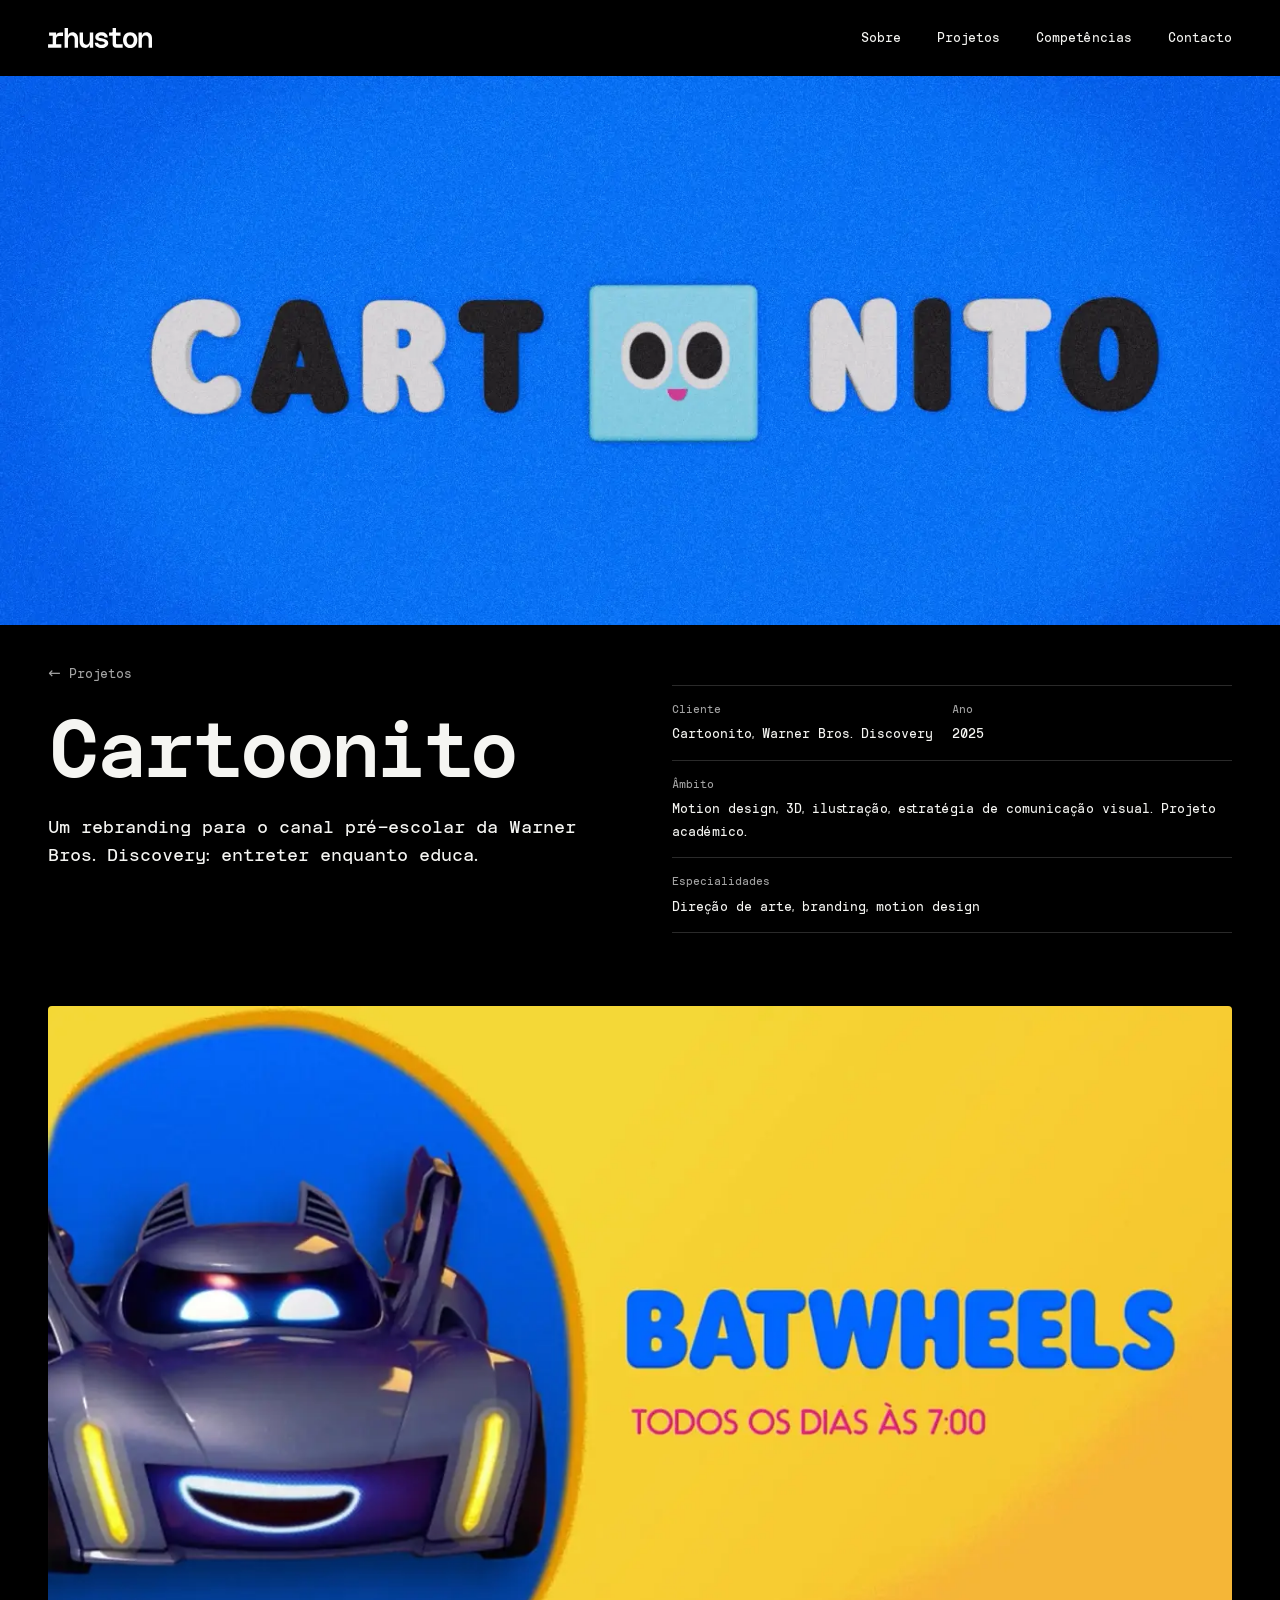
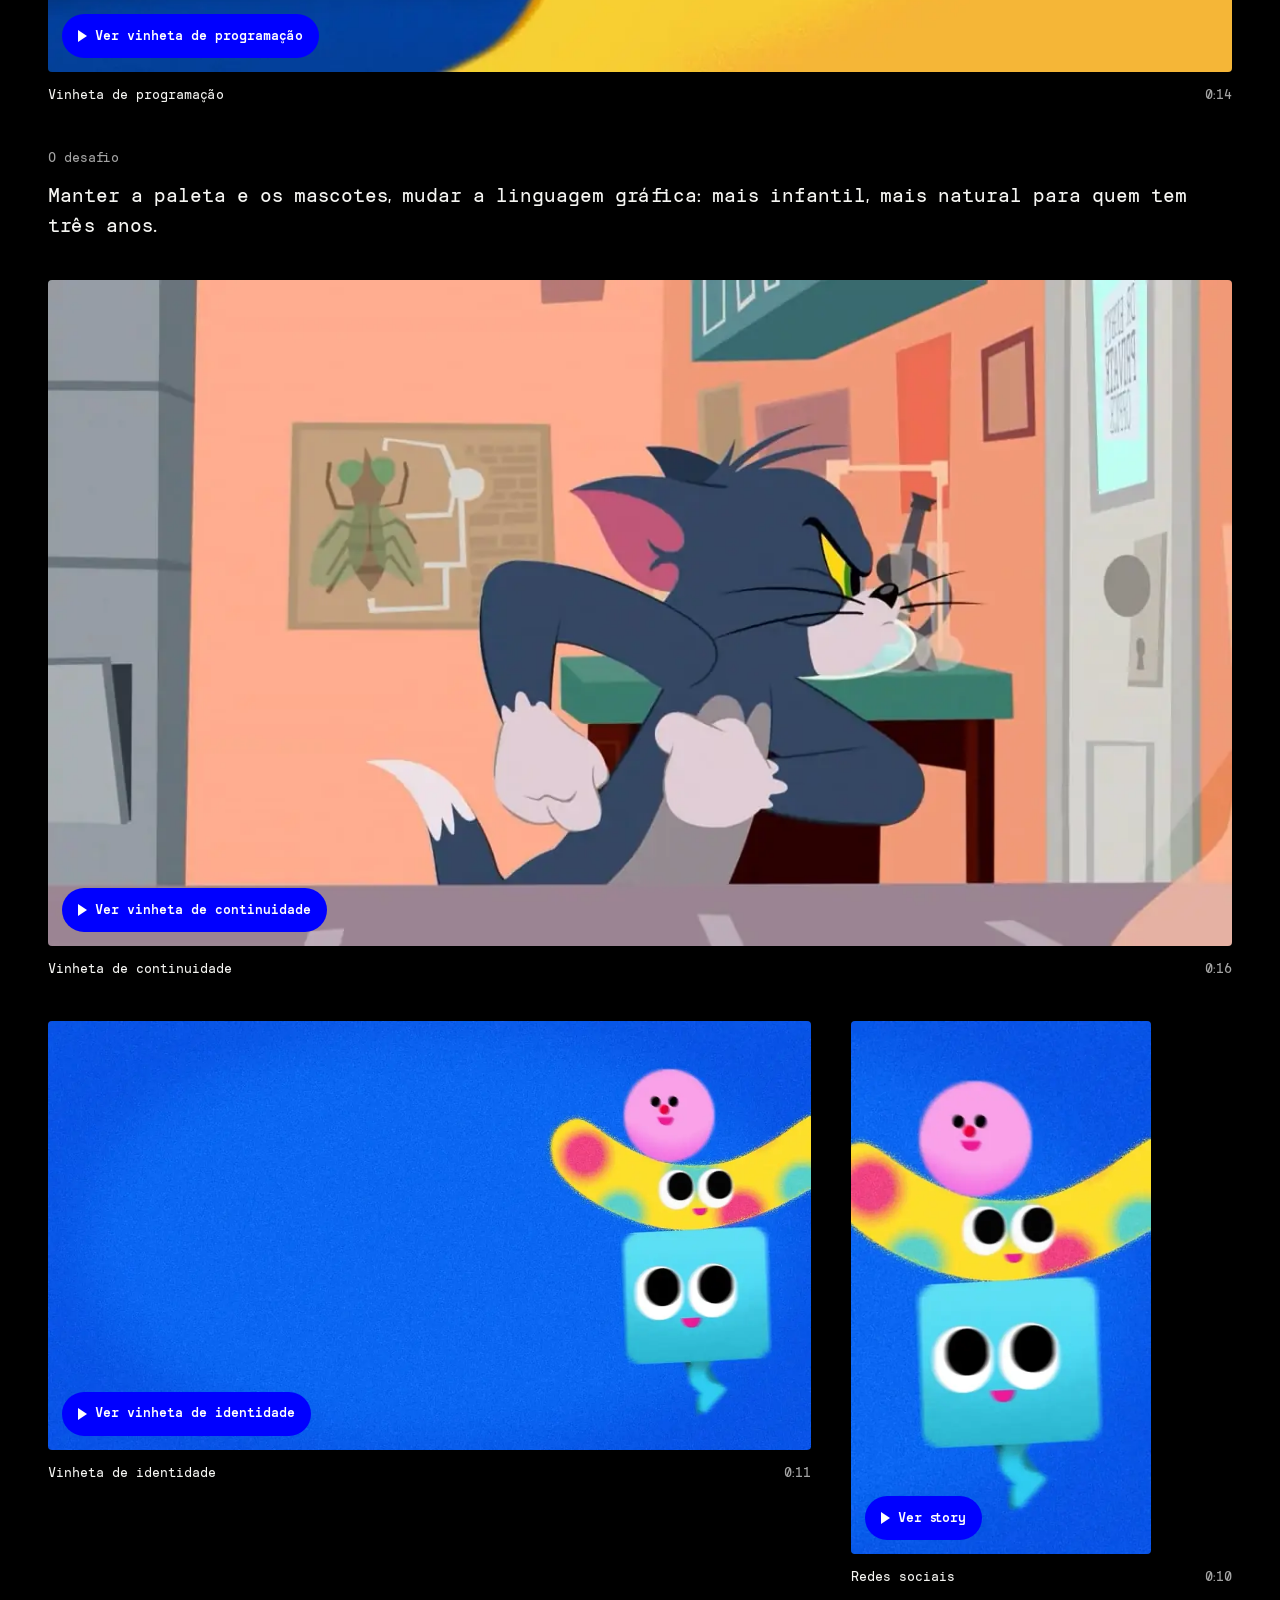
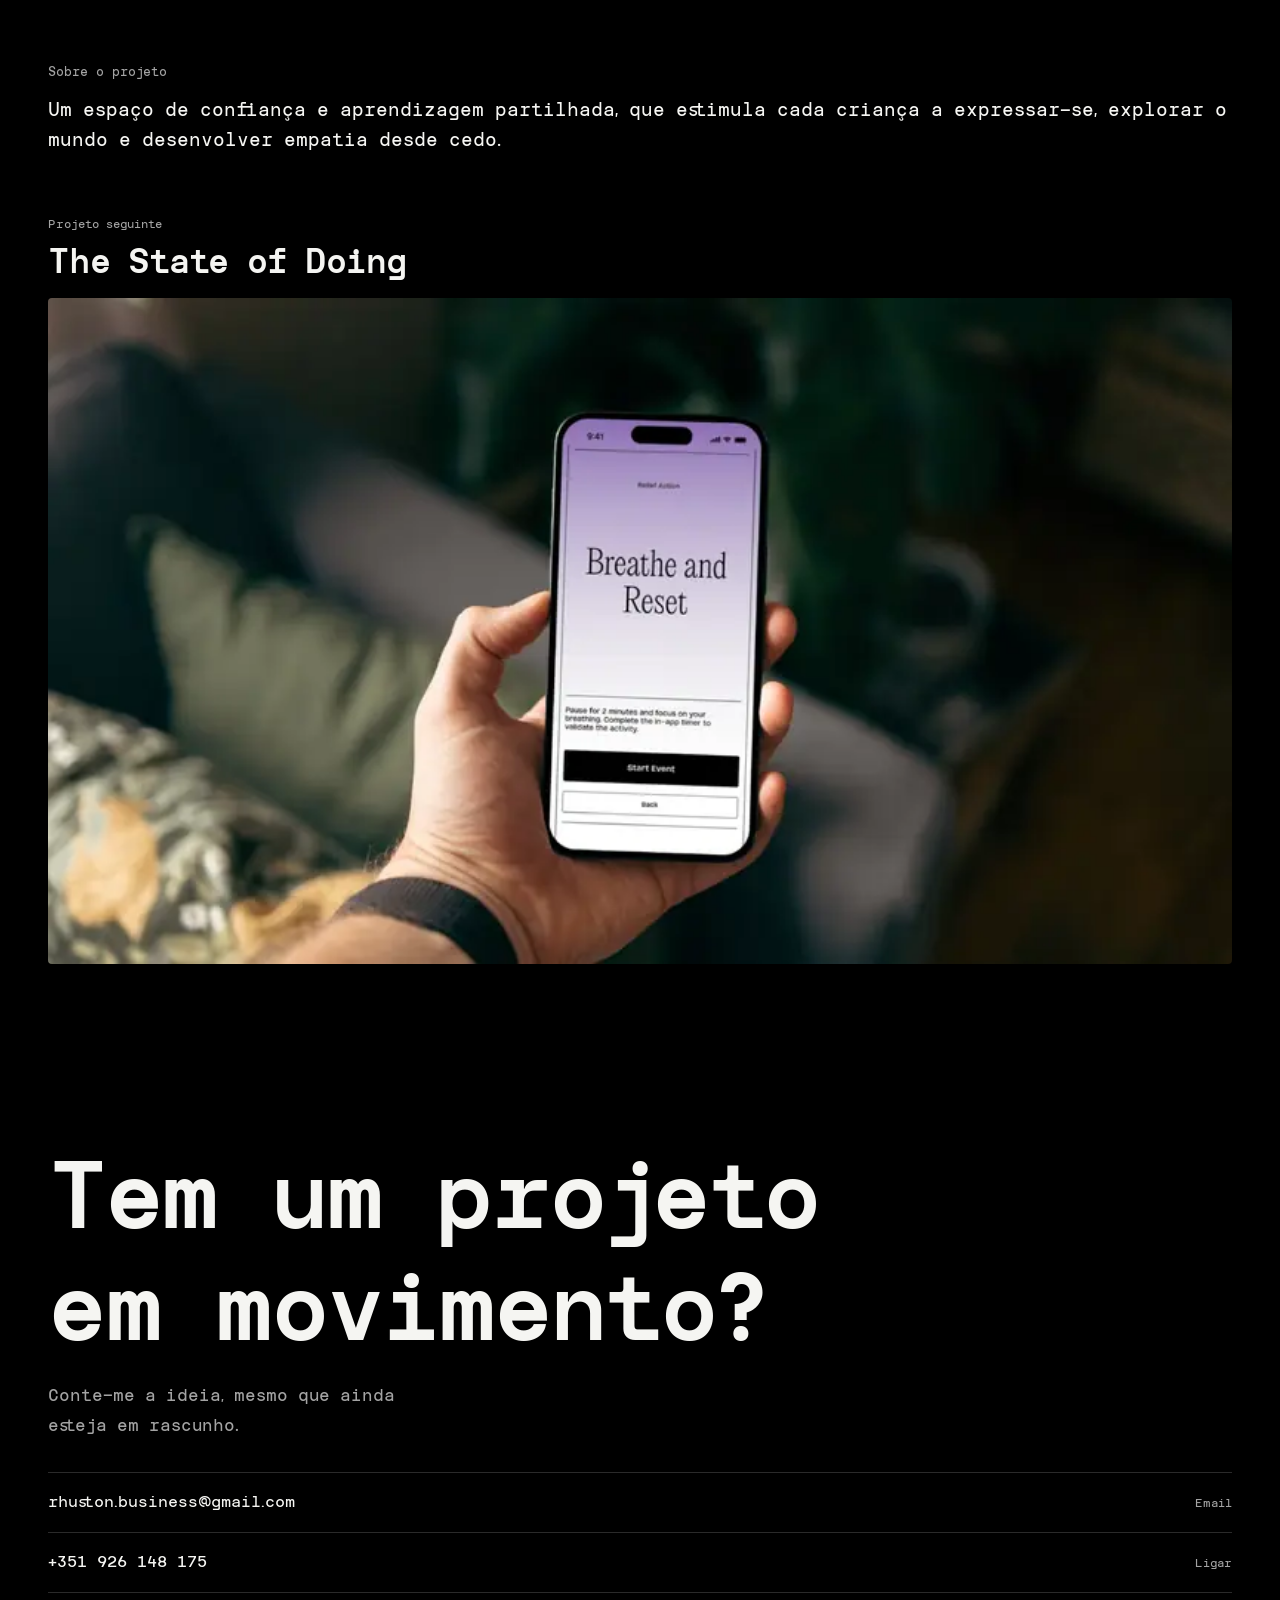
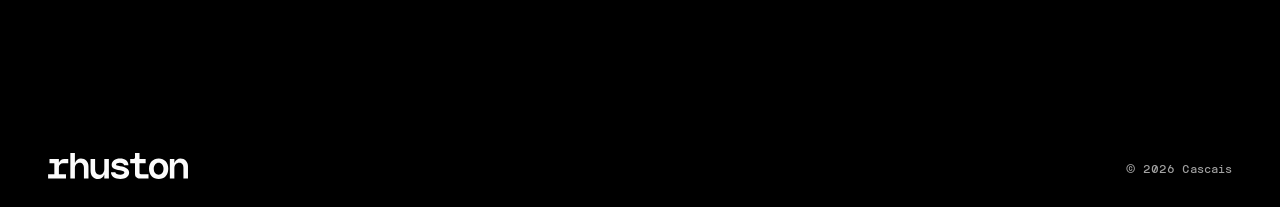
==== cartoonito.html @ 14c605ae "Publish the static portfolio for GitHub Pages. Extract the prototype at the repository root, add .no" ====
<!DOCTYPE html>
<html lang="pt-PT">
<head>
<meta charset="UTF-8">
<meta name="viewport" content="width=device-width, initial-scale=1, viewport-fit=cover">
<title>Cartoonito, rebranding em motion — Israel Rhuston</title>
<meta name="description" content="Proposta de rebranding do canal infantil Cartoonito (Warner Bros. Discovery): vinhetas de programação, continuidade, identidade e redes sociais.">
<meta name="theme-color" content="#000000">
<link rel="canonical" href="https://israelrhuston.design-etic.pt/cartoonito.html">
<meta property="og:type" content="article">
<meta property="og:locale" content="pt_PT">
<meta property="og:title" content="Cartoonito, rebranding em motion — Israel Rhuston">
<meta property="og:description" content="Vinhetas e sistema de motion para um canal pré-escolar.">
<meta property="og:url" content="https://israelrhuston.design-etic.pt/cartoonito.html">
<meta property="og:image" content="https://israelrhuston.design-etic.pt/assets/img/cartoonito-programacao-1280.webp">
<meta name="twitter:card" content="summary_large_image">
<link rel="icon" href="assets/svg/favicon.svg" type="image/svg+xml">
<link rel="apple-touch-icon" href="assets/img/apple-touch-icon.png">
<link rel="preconnect" href="https://player.vimeo.com">
<link rel="preload" as="image" href="assets/img/cartoonito-logo-800.webp" media="(max-width:899px)">
<link rel="preload" href="assets/fonts/TRTINTERVAL-Medium.woff2" as="font" type="font/woff2" crossorigin>
<link rel="stylesheet" href="assets/styles.css">
</head>
<body>
<a class="skip" href="#conteudo">Saltar para o conteúdo</a>

<header class="nav">
  <a class="nav__logo" href="index.html" aria-label="Israel Rhuston, início"><img src="assets/svg/logo-white.svg" alt="" width="104" height="19"></a>
  <nav class="nav__links" aria-label="Principal">
    <a href="index.html#sobre">Sobre</a><a href="index.html#projetos">Projetos</a><a href="index.html#competencias">Competências</a><a href="#contacto">Contacto</a>
  </nav>
  <button class="menu-btn" aria-expanded="false" aria-controls="menu"><span class="menu-btn__label">Menu</span><span class="menu-btn__icon" aria-hidden="true"></span></button>
</header>

<div class="menu" id="menu">
  <nav aria-label="Menu">
    <ul class="menu__list">
      <li><a href="index.html#sobre"><small>01</small>Sobre</a></li>
      <li><a href="index.html#projetos"><small>02</small>Projetos</a></li>
      <li><a href="index.html#competencias"><small>03</small>Competências</a></li>
      <li><a href="#contacto"><small>04</small>Contacto</a></li>
    </ul>
  </nav>
  <div class="menu__foot">
    <a href="mailto:rhuston.business@gmail.com">rhuston.business@gmail.com</a>
    <a href="tel:+351926148175">+351 926 148 175</a>
  </div>
</div>

<main id="conteudo">
  <section class="case-hero">
    <picture>
      <source media="(min-width:900px)" srcset="assets/img/cartoonito-logo-wide-1600.webp">
      <img class="case-hero__img" src="assets/img/cartoonito-logo-800.webp" srcset="assets/img/cartoonito-logo-800.webp 800w, assets/img/cartoonito-logo-1600.webp 1600w" sizes="100vw" width="800" height="500" fetchpriority="high" alt="Logótipo Cartoonito redesenhado sobre azul">
    </picture>
    <div class="case-hero__body">
      <div>
        <a class="back" href="index.html#projetos">&#8592; Projetos</a>
        <h1 class="case-title">Cartoonito</h1>
        <p class="case-lede">Um rebranding para o canal pré-escolar da Warner Bros. Discovery: entreter enquanto educa.</p>
      </div>
      <dl class="meta">
        <div><dt>Cliente</dt><dd>Cartoonito, Warner Bros. Discovery</dd></div>
        <div><dt>Ano</dt><dd>2025</dd></div>
        <div class="wide"><dt>Âmbito</dt><dd>Motion design, 3D, ilustração, estratégia de comunicação visual. Projeto académico.</dd></div>
        <div class="wide"><dt>Especialidades</dt><dd>Direção de arte, branding, motion design</dd></div>
      </dl>
    </div>
  </section>

  <section class="reel" aria-label="Vinhetas">
    <figure class="film">
      <div class="player" data-vimeo="1200497699" data-title="Vinheta de programação">
        <img loading="lazy" src="assets/img/cartoonito-programacao-640.webp" srcset="assets/img/cartoonito-programacao-640.webp 640w, assets/img/cartoonito-programacao-1280.webp 1280w" sizes="(min-width:900px) 90vw, 100vw" width="640" height="360" alt="">
        <button type="button"><span>Ver vinheta de programação</span></button>
      </div>
      <figcaption><span>Vinheta de programação</span><span>0:14</span></figcaption>
    </figure>

    <div class="quote" style="padding:0">
      <h2>O desafio</h2>
      <p>Manter a paleta e os mascotes, mudar a linguagem gráfica: mais infantil, mais natural para quem tem três anos.</p>
    </div>

    <figure class="film">
      <div class="player" data-vimeo="1200497698" data-title="Vinheta de continuidade">
        <img loading="lazy" src="assets/img/cartoonito-continuidade-640.webp" srcset="assets/img/cartoonito-continuidade-640.webp 640w, assets/img/cartoonito-continuidade-1280.webp 1280w" sizes="(min-width:900px) 90vw, 100vw" width="640" height="360" alt="">
        <button type="button"><span>Ver vinheta de continuidade</span></button>
      </div>
      <figcaption><span>Vinheta de continuidade</span><span>0:16</span></figcaption>
    </figure>

    <div class="pair">
      <figure class="film">
        <div class="player" data-vimeo="1200497696" data-title="Vinheta de identidade">
          <img loading="lazy" src="assets/img/cartoonito-identidade-640.webp" srcset="assets/img/cartoonito-identidade-640.webp 640w, assets/img/cartoonito-identidade-1280.webp 1280w" sizes="(min-width:900px) 60vw, 100vw" width="640" height="360" alt="">
          <button type="button"><span>Ver vinheta de identidade</span></button>
        </div>
        <figcaption><span>Vinheta de identidade</span><span>0:11</span></figcaption>
      </figure>
      <figure class="film">
        <div class="player player--v" data-vimeo="1200497697" data-title="Story para redes sociais">
          <img loading="lazy" src="assets/img/cartoonito-story-480.webp" width="480" height="853" alt="">
          <button type="button"><span>Ver story</span></button>
        </div>
        <figcaption><span>Redes sociais</span><span>0:10</span></figcaption>
      </figure>
    </div>
  </section>

  <section class="quote" aria-label="Sobre o projeto">
    <h2>Sobre o projeto</h2>
    <p>Um espaço de confiança e aprendizagem partilhada, que estimula cada criança a expressar-se, explorar o mundo e desenvolver empatia desde cedo.</p>
  </section>

  <a class="next" href="https://israelrhuston.design-etic.pt/state-of-doing.html">
    <small>Projeto seguinte</small>
    <strong>The State of Doing</strong>
    <img loading="lazy" src="assets/img/next-state-of-doing-800.webp" width="800" height="450" alt="">
  </a>

  <section class="section contact" id="contacto">
    <h2 class="contact__big">Tem um projeto em movimento?</h2>
    <p class="contact__line">Conte-me a ideia, mesmo que ainda esteja em rascunho.</p>
    <div class="contact__links">
      <a href="mailto:rhuston.business@gmail.com"><span>rhuston.business@gmail.com</span><span>Email</span></a>
      <a href="tel:+351926148175"><span>+351 926 148 175</span><span>Ligar</span></a>
    </div>
  </section>
</main>

<footer class="footer">
  <img src="assets/svg/logo-white.svg" alt="Rhuston" width="140" height="26" loading="lazy">
  <span>© 2026 Cascais</span>
</footer>
<script src="assets/main.js" defer></script>
</body>
</html>
---- assets/styles.css ----
/* Proposta mobile-first — Israel Rhuston. Base 390px, cresce com min-width. */
@font-face{font-family:"TRT Interval";src:url(fonts/TRTINTERVAL-Regular.woff2) format("woff2");font-weight:400;font-display:swap}
@font-face{font-family:"TRT Interval";src:url(fonts/TRTINTERVAL-Medium.woff2) format("woff2");font-weight:500;font-display:swap}

:root{
  --black:#000;          /* fundo cinematográfico */
  --ink:#f5f5f2;         /* texto principal (19.6:1 sobre preto) */
  --mute:#a3a3a3;        /* texto secundário (8.3:1 sobre preto, substitui #bdbdbd sobre branco) */
  --line:#2a2a2a;
  --blue:#0000ff;        /* azul da identidade — usado como superfície, nunca como texto sobre preto */
  --blue-ink:#8c8cff;    /* azul legível sobre preto (7.0:1) para links/estado */
  --pad:20px;
  --nav-h:60px;
  --ease:cubic-bezier(.2,.7,.1,1);
  font-family:"TRT Interval",system-ui,-apple-system,"Segoe UI",sans-serif;
}
*,*::before,*::after{box-sizing:border-box}
html{scroll-behavior:smooth;-webkit-text-size-adjust:100%}
body{margin:0;background:var(--black);color:var(--ink);font-size:17px;line-height:1.5;font-weight:400;-webkit-font-smoothing:antialiased}
img,video{display:block;max-width:100%;height:auto}
a{color:inherit}
h1,h2,h3,p,ul{margin:0}
ul{padding:0;list-style:none}
:focus-visible{outline:2px solid var(--blue-ink);outline-offset:3px}
[id]{scroll-margin-top:calc(var(--nav-h) + 8px)}
.skip{position:absolute;left:-9999px;top:8px;background:var(--blue);color:#fff;padding:12px 16px;z-index:100}
.skip:focus{left:8px}
.visually-hidden{position:absolute!important;width:1px;height:1px;overflow:hidden;clip:rect(0 0 0 0);white-space:nowrap}

/* ---------- NAV ---------- */
.nav{position:fixed;inset:0 0 auto;height:var(--nav-h);z-index:50;display:flex;align-items:center;justify-content:space-between;padding:0 var(--pad);
  transition:background-color .3s var(--ease),backdrop-filter .3s;}
.nav.is-solid{background:rgba(0,0,0,.72);backdrop-filter:blur(12px);-webkit-backdrop-filter:blur(12px)}
.nav__logo{display:flex;align-items:center;min-height:44px}
.nav__logo img{width:104px;height:auto}
.nav__links{display:none}
.menu-btn{min-width:44px;min-height:44px;padding:0 4px 0 14px;display:flex;align-items:center;gap:10px;background:none;border:0;color:var(--ink);font:inherit;font-size:15px;cursor:pointer}
.menu-btn__icon{width:22px;height:10px;position:relative}
.menu-btn__icon::before,.menu-btn__icon::after{content:"";position:absolute;left:0;right:0;height:1.5px;background:currentColor;transition:transform .35s var(--ease),top .35s var(--ease)}
.menu-btn__icon::before{top:0}.menu-btn__icon::after{top:8.5px}
.menu-open .menu-btn__icon::before{top:4px;transform:rotate(45deg)}
.menu-open .menu-btn__icon::after{top:4px;transform:rotate(-45deg)}

.menu{position:fixed;inset:0;z-index:40;background:var(--blue);color:#fff;padding:calc(var(--nav-h) + 24px) var(--pad) 32px;display:flex;flex-direction:column;justify-content:space-between;
  clip-path:inset(0 0 100% 0);visibility:hidden;transition:clip-path .55s var(--ease),visibility 0s linear .55s}
.menu-open .menu{clip-path:inset(0 0 0 0);visibility:visible;transition:clip-path .55s var(--ease)}
.menu-open{overflow:hidden}
.menu-open .nav{background:transparent;backdrop-filter:none}
.menu__list a{display:flex;align-items:baseline;gap:14px;font-size:clamp(44px,13vw,64px);line-height:1.05;font-weight:500;text-decoration:none;padding:6px 0;letter-spacing:-.02em}
.menu__list small{font-size:14px;font-weight:400;opacity:.75;letter-spacing:0;min-width:22px}
.menu__foot{display:grid;gap:6px;font-size:17px}
.menu__foot a{text-decoration:none;display:inline-flex;min-height:44px;align-items:center}
.menu__social{display:flex;gap:20px}

/* ---------- HERO ---------- */
.hero{position:relative;min-height:100svh;display:flex;flex-direction:column;justify-content:flex-end;overflow:hidden;isolation:isolate}
.hero__media{position:absolute;inset:0;z-index:-2}
.hero__media video,.hero__media img{width:100%;height:72svh;object-fit:cover;filter:brightness(.82) contrast(1.05)}
.hero::after{content:"";position:absolute;inset:0;z-index:-1;
  background:linear-gradient(180deg,rgba(0,0,0,.55) 0%,rgba(0,0,0,0) 18%,rgba(0,0,0,0) 38%,rgba(0,0,0,.85) 62%,#000 74%)}
.hero__content{padding:0 var(--pad) 28px}
.hero__title{font-size:clamp(46px,14.4vw,76px);line-height:.95;font-weight:500;letter-spacing:-.035em;text-wrap:balance}
.hero__title span{display:block;animation:rise 1s var(--ease) both}
.hero__title span:nth-child(2){animation-delay:.08s}
.hero__title span:nth-child(3){animation-delay:.16s}
.hero__lede{margin-top:16px;color:var(--mute);max-width:32ch;animation:fade 1s .35s both}
.hero__actions{display:flex;gap:10px;margin-top:24px;animation:fade 1s .45s both}
.btn{display:inline-flex;align-items:center;justify-content:center;min-height:48px;padding:0 22px;border-radius:999px;font-size:16px;font-weight:500;text-decoration:none;border:1px solid transparent;transition:background-color .2s,color .2s,border-color .2s}
.btn--primary{background:var(--blue);color:#fff}
.btn--primary:active{background:#0000c8}
.btn--ghost{border-color:rgba(255,255,255,.4);color:var(--ink)}
.hero__ctrl{position:absolute;right:var(--pad);top:calc(var(--nav-h) + 8px);min-width:44px;min-height:44px;border-radius:999px;border:1px solid rgba(255,255,255,.35);background:rgba(0,0,0,.35);color:#fff;font:inherit;font-size:13px;padding:0 14px;cursor:pointer}
@keyframes rise{from{opacity:0;transform:translateY(40%)}to{opacity:1;transform:none}}
@keyframes fade{from{opacity:0}to{opacity:1}}

/* ---------- SECTIONS ---------- */
.section{padding:72px var(--pad)}
.section__head{display:flex;justify-content:space-between;align-items:baseline;margin-bottom:28px;gap:16px}
.section__title{font-size:32px;line-height:1.05;font-weight:500;letter-spacing:-.02em}
.section__aside{color:var(--mute);font-size:15px;font-variant-numeric:tabular-nums}

.about__text{font-size:24px;line-height:1.3;letter-spacing:-.01em;text-wrap:pretty}
.about__text + .about__text,.about div > .about__text{margin-top:18px;font-size:17px;line-height:1.55;color:var(--mute)}
.facts{margin-top:36px;border-top:1px solid var(--line)}
.facts li{display:grid;grid-template-columns:110px 1fr;gap:12px;padding:14px 0;border-bottom:1px solid var(--line);font-size:15px}
.facts dt,.facts .k{color:var(--mute)}

/* ---------- PROJECTS CAROUSEL ---------- */
.projects{padding-left:0;padding-right:0}
.projects .section__head{padding:0 var(--pad)}
.track{display:flex;gap:12px;overflow-x:auto;scroll-snap-type:x mandatory;scroll-padding-inline:var(--pad);padding:0 var(--pad) 8px;
  overscroll-behavior-x:contain;scrollbar-width:none;-webkit-overflow-scrolling:touch}
.track::-webkit-scrollbar{display:none}
.card{flex:0 0 80%;scroll-snap-align:start;text-decoration:none;color:inherit;display:block}
.card__img{aspect-ratio:4/5;overflow:hidden;border-radius:4px;background:#111}
.card__img img{width:100%;height:100%;object-fit:cover;transition:transform .6s var(--ease)}
.card__cap{display:flex;justify-content:space-between;gap:12px;padding-top:12px}
.card__title{font-size:19px;font-weight:500;line-height:1.2}
.card__meta{color:var(--mute);font-size:14px;text-align:right;white-space:nowrap}
.card__tag{display:inline-block;margin-top:4px;font-size:13px;color:var(--blue-ink)}
.track-ctrl{display:flex;justify-content:space-between;align-items:center;padding:20px var(--pad) 0}
.progress{flex:1;height:2px;background:var(--line);margin-right:20px;position:relative;overflow:hidden}
.progress span{position:absolute;inset:0 auto 0 0;width:14.28%;background:var(--ink);transition:transform .3s var(--ease)}
.arrows{display:flex;gap:8px}
.arrow{width:48px;height:48px;border-radius:999px;border:1px solid rgba(255,255,255,.3);background:none;color:var(--ink);font-size:20px;cursor:pointer;display:grid;place-items:center}
.arrow:disabled{opacity:.3}

/* ---------- SKILLS (tap) ---------- */
.skills__list{border-top:1px solid var(--line)}
.skill{border-bottom:1px solid var(--line)}
.skill__btn{width:100%;display:grid;grid-template-columns:36px 1fr 24px;align-items:center;gap:8px;padding:20px 0;min-height:64px;background:none;border:0;color:var(--ink);font:inherit;text-align:left;cursor:pointer}
.skill__n{color:var(--mute);font-size:14px;font-variant-numeric:tabular-nums}
.skill__name{font-size:22px;line-height:1.15;font-weight:500;letter-spacing:-.01em}
.skill__plus{width:16px;height:16px;position:relative;justify-self:end}
.skill__plus::before,.skill__plus::after{content:"";position:absolute;left:0;right:0;top:7.25px;height:1.5px;background:currentColor;transition:transform .35s var(--ease)}
.skill__plus::after{transform:rotate(90deg)}
.skill__btn[aria-expanded="true"] .skill__plus::after{transform:rotate(0)}
.skill__btn[aria-expanded="true"] .skill__n{color:var(--blue-ink)}
.skill__panel{display:grid;grid-template-rows:0fr;transition:grid-template-rows .45s var(--ease)}
.skill__panel > div{overflow:hidden}
.skill.is-open .skill__panel{grid-template-rows:1fr}
.skill__inner{padding:0 0 24px 44px;display:grid;gap:16px}
.skill__inner ul{display:flex;flex-wrap:wrap;gap:8px}
.skill__inner li{border:1px solid var(--line);border-radius:999px;padding:6px 12px;font-size:14px}
.skill__inner img{border-radius:4px;width:100%;aspect-ratio:4/3;object-fit:cover}

/* ---------- CONTACT ---------- */
.contact{padding-bottom:40px}
.contact__big{font-size:clamp(40px,12vw,72px);line-height:1;font-weight:500;letter-spacing:-.03em;text-wrap:balance}
.contact__links{margin-top:32px;display:grid;border-top:1px solid var(--line)}
.contact__links a{display:flex;justify-content:space-between;align-items:center;min-height:60px;border-bottom:1px solid var(--line);text-decoration:none;font-size:19px}
.contact__links a span:last-child{color:var(--mute);font-size:14px}
.footer{padding:40px var(--pad) 28px;display:flex;justify-content:space-between;align-items:end;gap:16px;color:var(--mute);font-size:14px}
.footer img{width:140px}

/* ---------- CASE PAGE ---------- */
.case-hero{position:relative;padding-top:var(--nav-h)}
.case-hero__img{width:100%;aspect-ratio:16/10;object-fit:cover;display:block}
.case-hero__body{padding:28px var(--pad) 0}
.back{display:inline-flex;align-items:center;min-height:44px;color:var(--mute);text-decoration:none;font-size:15px}
.case-title{font-size:clamp(52px,16vw,96px);line-height:.92;font-weight:500;letter-spacing:-.04em;margin-top:8px}
.case-lede{margin-top:20px;font-size:21px;line-height:1.35;text-wrap:pretty}
.meta{margin-top:32px;display:grid;grid-template-columns:1fr 1fr;border-top:1px solid var(--line)}
.meta div{padding:14px 0;border-bottom:1px solid var(--line);font-size:15px}
.meta div:nth-child(odd){padding-right:12px}
.meta dt{color:var(--mute);font-size:13px;margin-bottom:4px}
.meta dd{margin:0}
.meta .wide{grid-column:1/-1}
.reel{display:grid;gap:40px;padding:56px var(--pad)}
.film figcaption{display:flex;justify-content:space-between;margin-top:12px;font-size:15px}
.film figcaption span:last-child{color:var(--mute);font-variant-numeric:tabular-nums}
.film{margin:0}
.player{position:relative;aspect-ratio:16/9;background:#111;border-radius:4px;overflow:hidden}
.player--v{aspect-ratio:9/16;max-width:300px}
.player img,.player iframe{position:absolute;inset:0;width:100%;height:100%;object-fit:cover;border:0}
.player button{position:absolute;inset:0;width:100%;background:transparent;border:0;cursor:pointer;color:#fff}
.player button span{position:absolute;left:14px;bottom:14px;display:inline-flex;align-items:center;gap:8px;min-height:44px;padding:0 16px;border-radius:999px;background:var(--blue);font:500 15px/1 "TRT Interval",system-ui,sans-serif}
.player button span::before{content:"";width:0;height:0;border-left:9px solid #fff;border-top:6px solid transparent;border-bottom:6px solid transparent}
.pair{display:grid;grid-template-columns:1fr;gap:40px}
.quote{padding:16px var(--pad) 56px}
.quote h2{font-size:15px;color:var(--mute);font-weight:400;margin-bottom:12px}
.quote p{font-size:22px;line-height:1.35;text-wrap:pretty}
.next{display:block;text-decoration:none;padding:0 var(--pad) 56px}
.next small{color:var(--mute);font-size:14px}
.next strong{display:block;font-size:40px;line-height:1;font-weight:500;letter-spacing:-.03em;margin:6px 0 16px}
.next img{border-radius:4px;width:100%;aspect-ratio:16/9;object-fit:cover}

/* ---------- HOVER only where hover exists ---------- */
@media (hover:hover){
  .card:hover .card__img img{transform:scale(1.04)}
  .btn--primary:hover{background:#2626ff}
  .btn--ghost:hover{border-color:#fff}
  .contact__links a:hover span:first-child{color:var(--blue-ink)}
}

/* ---------- DESKTOP ---------- */
@media (min-width:900px){
  :root{--pad:48px;--nav-h:76px}
  .nav__links{display:flex;gap:36px;font-size:15px}
  .nav__links a{text-decoration:none;min-height:44px;display:flex;align-items:center}
  .menu-btn{display:none}
  .hero__media video,.hero__media img{height:100%}
  .hero__media video,.hero__media img{filter:brightness(.62) contrast(1.08)}
  .hero::after{background:linear-gradient(180deg,rgba(0,0,0,.55) 0%,rgba(0,0,0,0) 22%,rgba(0,0,0,.25) 50%,rgba(0,0,0,.92) 100%)}
  .hero__content{display:grid;grid-template-columns:1.4fr 1fr;align-items:end;gap:48px;padding-bottom:56px}
  .hero__title{font-size:clamp(72px,8vw,128px)}
  .hero__aside{justify-self:end;max-width:380px}
  .section{padding:120px var(--pad)}
  .about{display:grid;grid-template-columns:1fr 1fr;gap:64px}
  .about .section__head{grid-column:1/-1;margin:0}
  .about__text{font-size:34px}
  .card{flex-basis:30%}
  .skills{display:grid;grid-template-columns:1fr 2fr;gap:64px}
  .skill__inner{grid-template-columns:1fr 1fr;align-items:start}
  .contact__big{font-size:112px}
  .case-hero__img{aspect-ratio:21/9}
  .case-hero__body{display:grid;grid-template-columns:1fr 1fr;gap:64px}
  .reel{grid-template-columns:1fr}
  .pair{grid-template-columns:2fr 1fr;align-items:start}
}

/* ---------- REDUCED MOTION ---------- */
@media (prefers-reduced-motion:reduce){
  html{scroll-behavior:auto}
  *,*::before,*::after{animation:none!important;transition:none!important}
}

/* ---- v2: copy final aprovada ---- */
.about__text--single{font-size:19px;line-height:1.5;max-width:40ch}
.skill__desc{font-size:16px;line-height:1.55;color:var(--mute);max-width:44ch}
.contact__line{margin-top:16px;font-size:17px;line-height:1.5;color:var(--mute);max-width:36ch}
.contact__links a span:first-child{min-width:0;overflow-wrap:anywhere}
.contact__links a{gap:12px}
@media (min-width:900px){.about__text--single{font-size:26px;max-width:36ch}.contact__line{font-size:20px}}
/* v2 autocrítica: parágrafo longo mais arejado; nav sólida sem "sangrar" o conteúdo */
.about__text--single{font-size:18px;line-height:1.62}
.nav.is-solid{background:rgba(0,0,0,.92)}
/* v3 autocrítica: no desktop o texto de apoio fica sobre o vídeo (2.8:1 medido) → mais sombra em baixo e texto claro */
@media (min-width:900px){
  .hero::after{background:linear-gradient(180deg,rgba(0,0,0,.55) 0%,rgba(0,0,0,0) 22%,rgba(0,0,0,.35) 48%,rgba(0,0,0,.8) 72%,rgba(0,0,0,.95) 100%)}
  .hero__lede{color:var(--ink)}
}
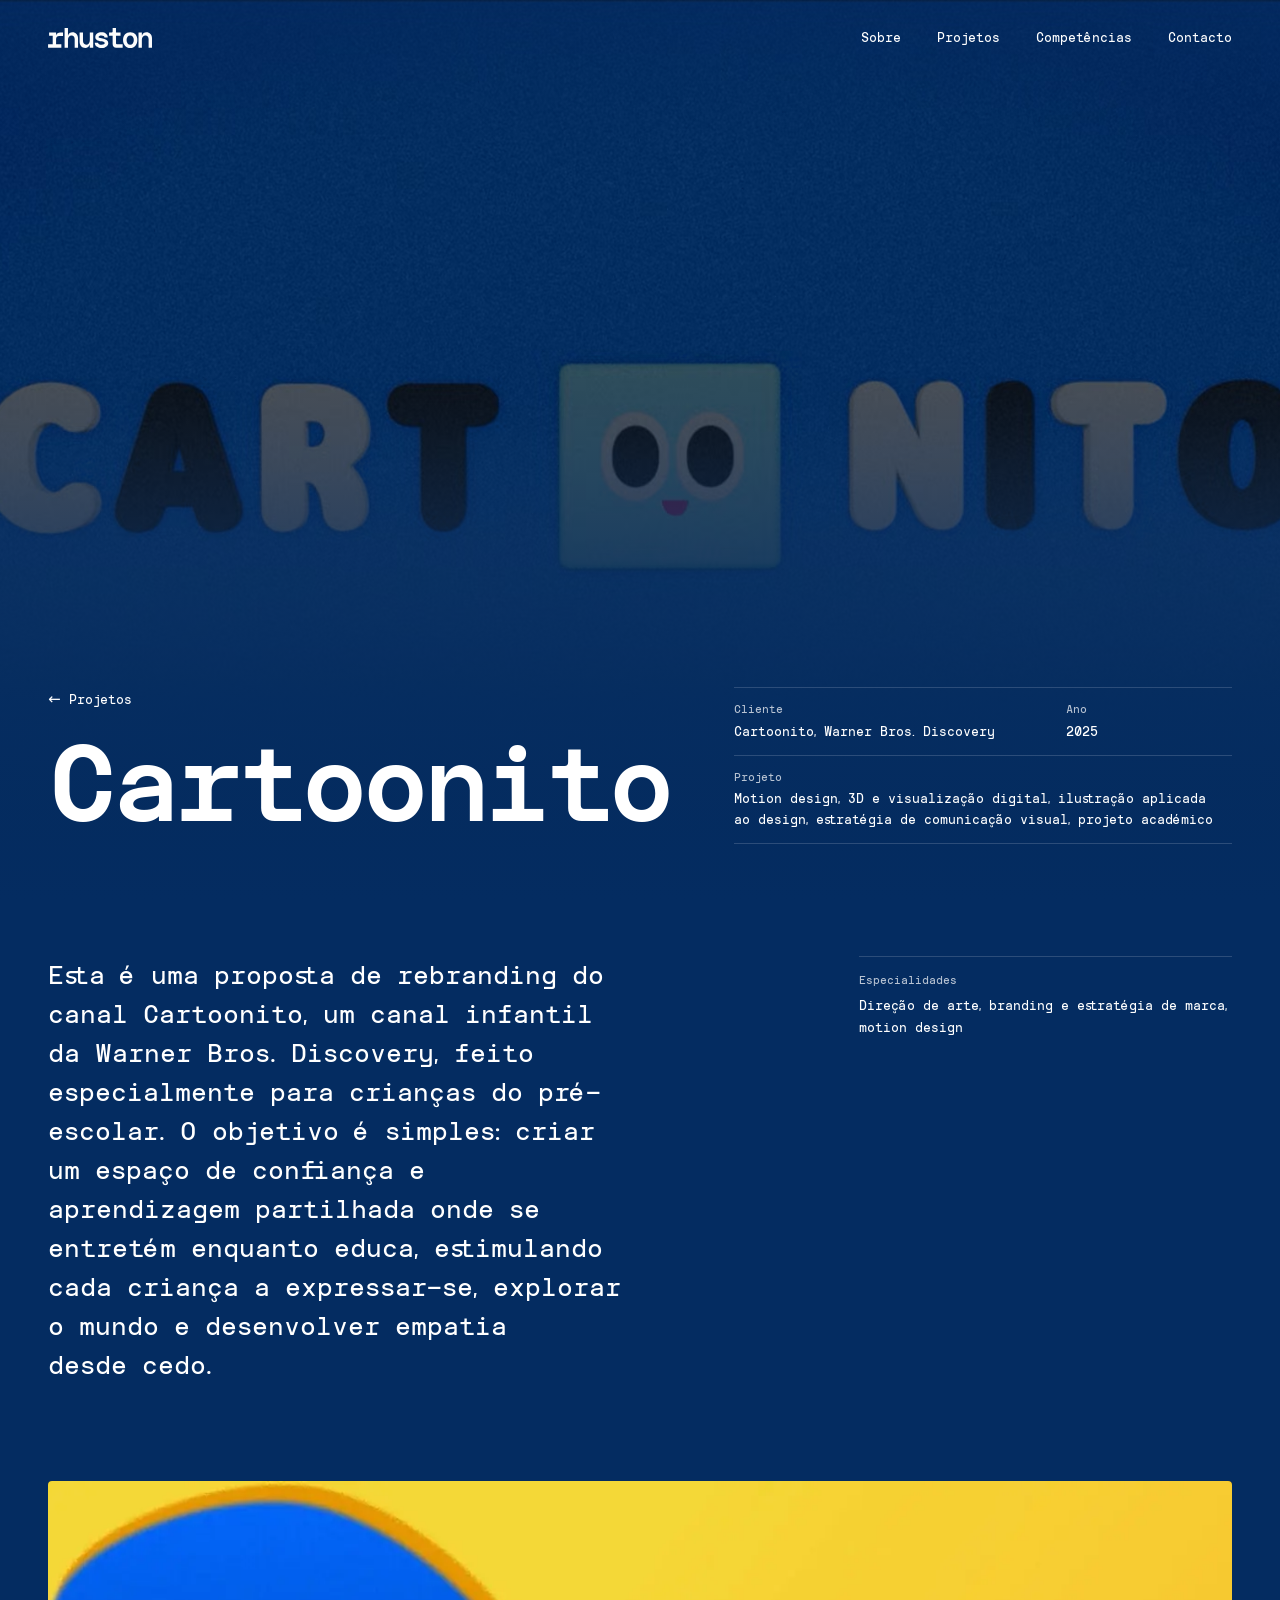
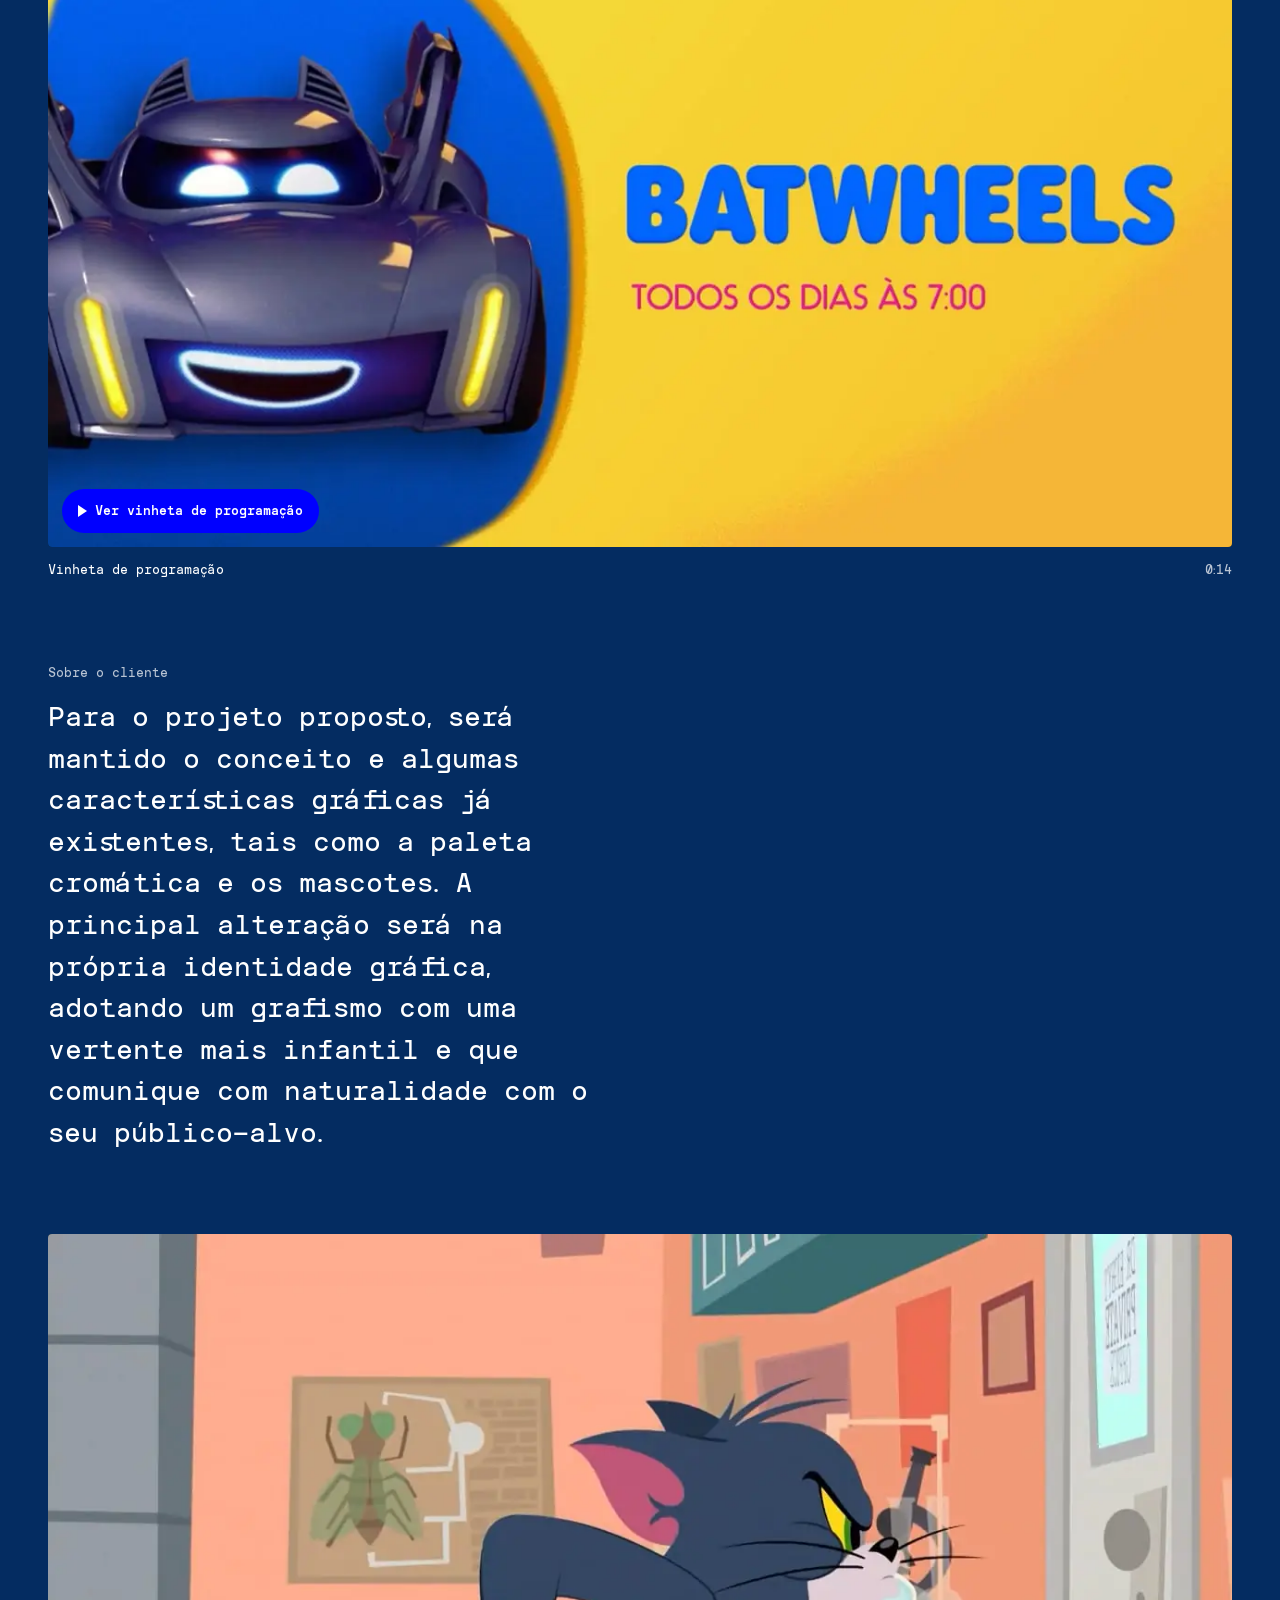
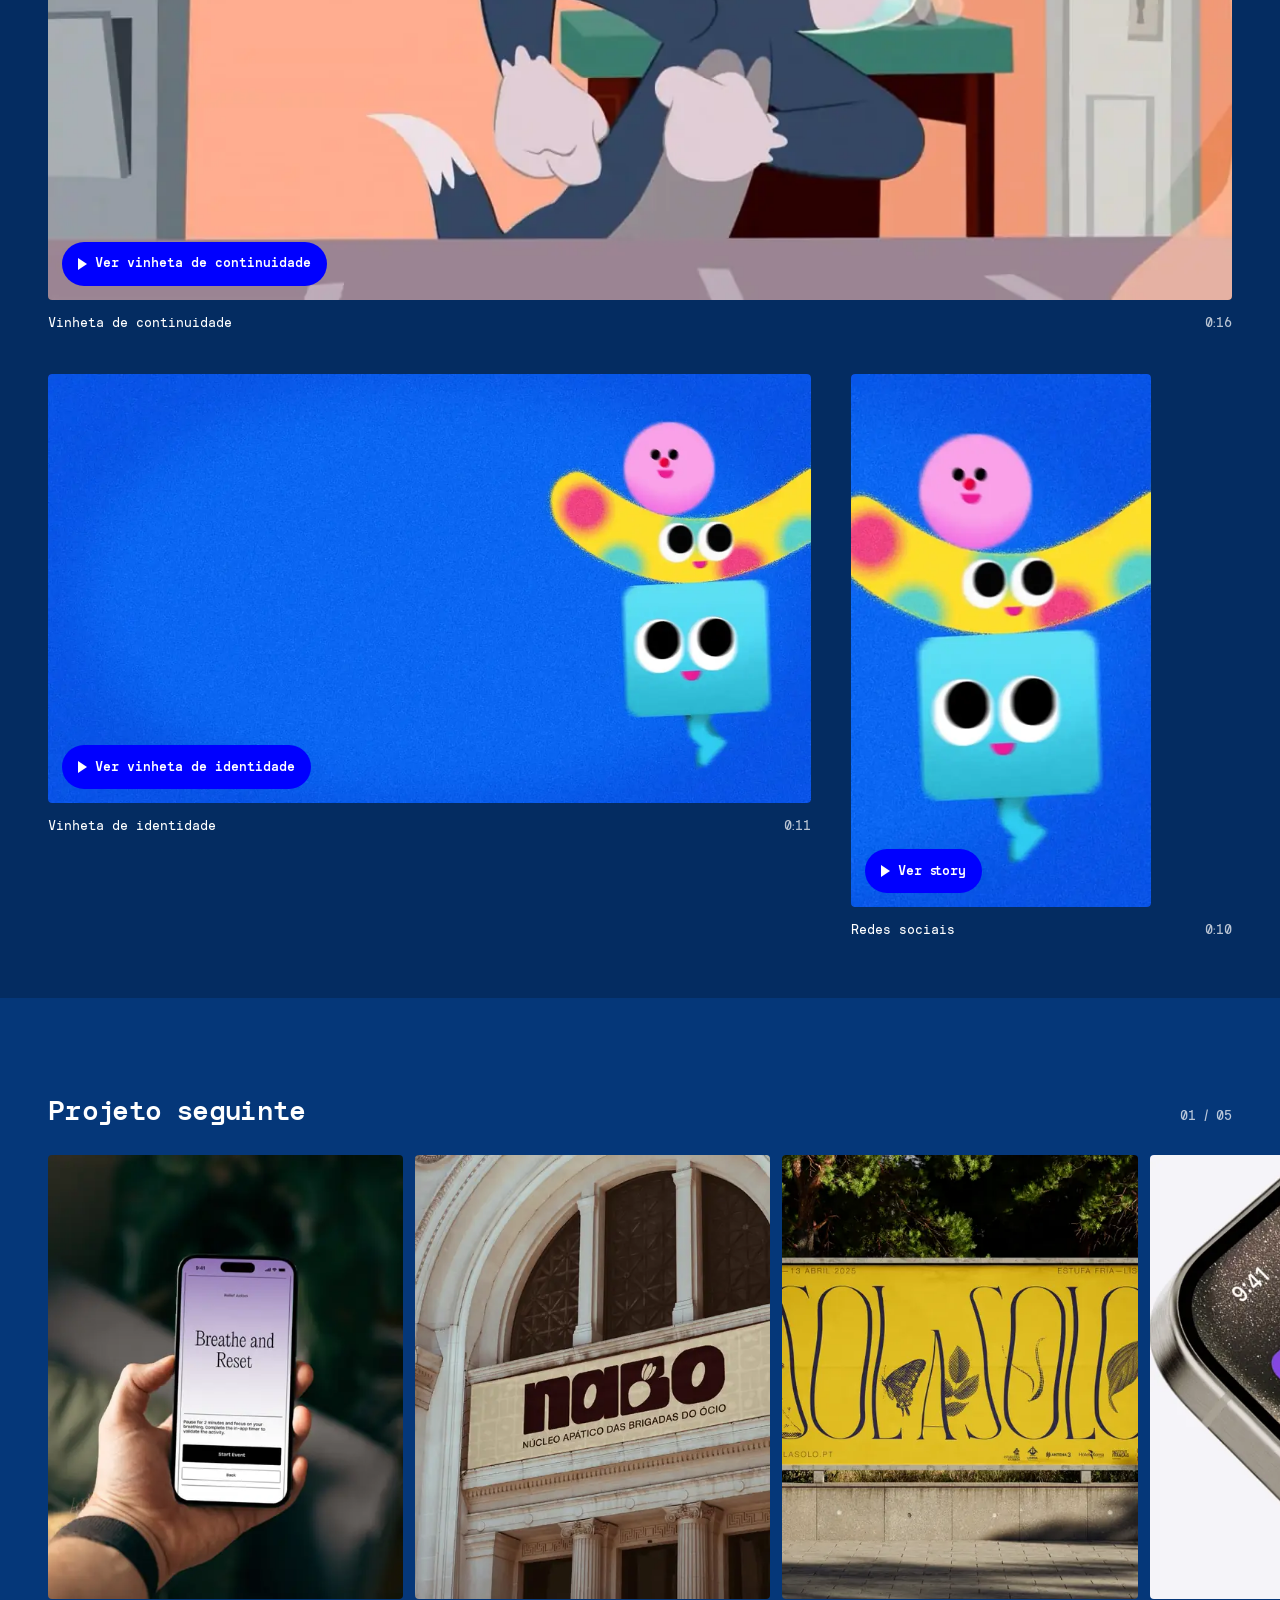
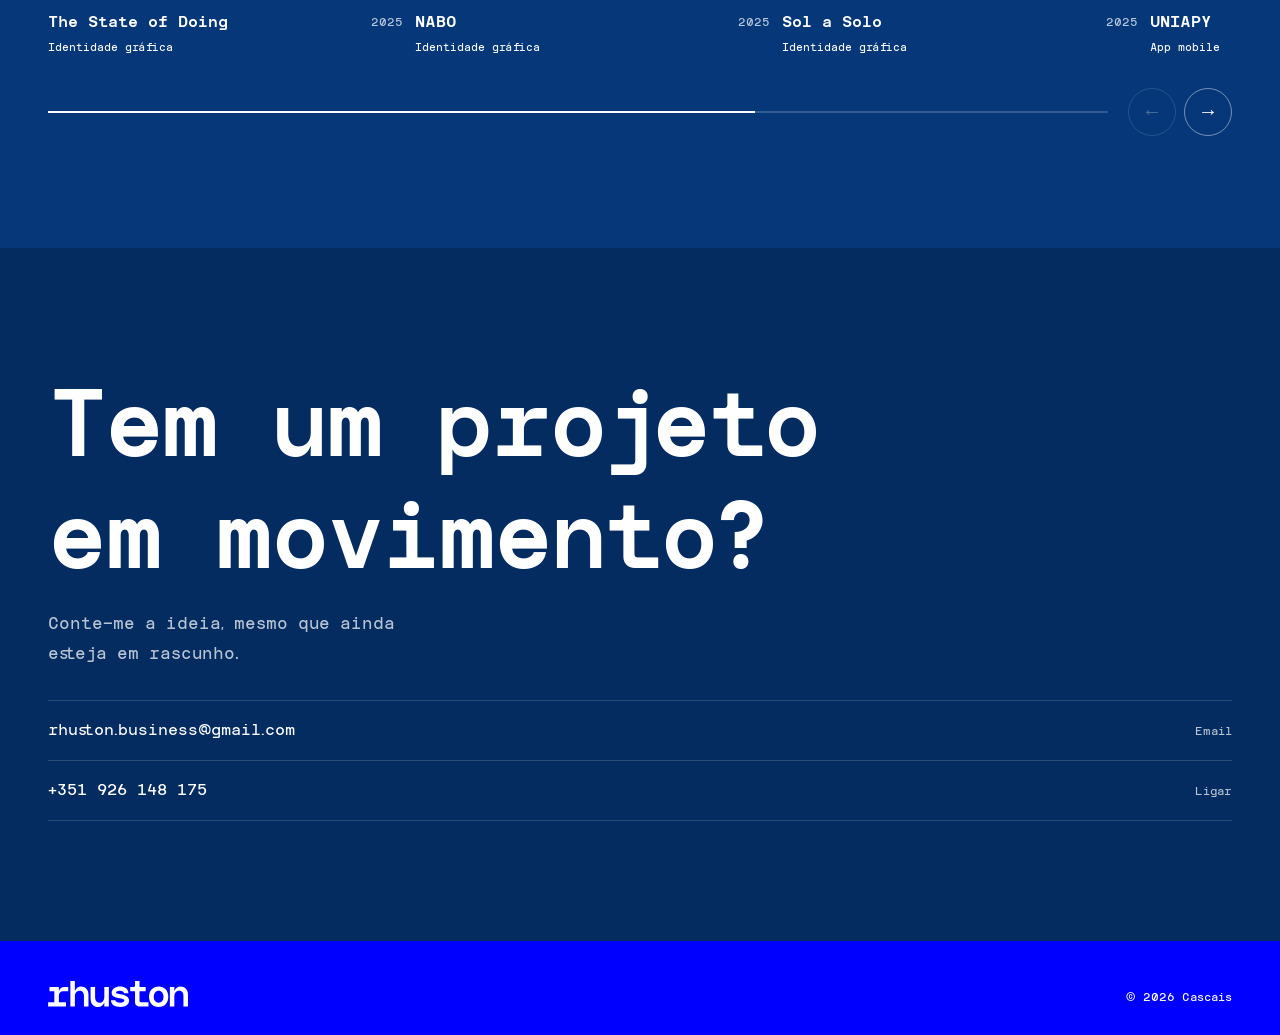
==== commit 24ee3d4f: "Atualização: páginas dos projetos e novo footer Substitui o site estático pelo arquivo publicado, co" ====
--- a/cartoonito.html
+++ b/cartoonito.html
@@ -3,25 +3,27 @@
 <head>
 <meta charset="UTF-8">
 <meta name="viewport" content="width=device-width, initial-scale=1, viewport-fit=cover">
-<title>Cartoonito, rebranding em motion — Israel Rhuston</title>
-<meta name="description" content="Proposta de rebranding do canal infantil Cartoonito (Warner Bros. Discovery): vinhetas de programação, continuidade, identidade e redes sociais.">
-<meta name="theme-color" content="#000000">
+<title>Cartoonito — Israel Rhuston</title>
+<meta name="description" content="Esta é uma proposta de rebranding do canal Cartoonito, um canal infantil da Warner Bros.">
+<meta name="theme-color" content="#042c61">
 <link rel="canonical" href="https://israelrhuston.design-etic.pt/cartoonito.html">
 <meta property="og:type" content="article">
 <meta property="og:locale" content="pt_PT">
-<meta property="og:title" content="Cartoonito, rebranding em motion — Israel Rhuston">
-<meta property="og:description" content="Vinhetas e sistema de motion para um canal pré-escolar.">
+<meta property="og:title" content="Cartoonito — Israel Rhuston">
+<meta property="og:description" content="Esta é uma proposta de rebranding do canal Cartoonito, um canal infantil da Warner Bros.">
 <meta property="og:url" content="https://israelrhuston.design-etic.pt/cartoonito.html">
-<meta property="og:image" content="https://israelrhuston.design-etic.pt/assets/img/cartoonito-programacao-1280.webp">
+<meta property="og:image" content="https://israelrhuston.design-etic.pt/assets/img/og-cartoonito.jpg">
+<meta property="og:image:width" content="1200"><meta property="og:image:height" content="630">
 <meta name="twitter:card" content="summary_large_image">
 <link rel="icon" href="assets/svg/favicon.svg" type="image/svg+xml">
 <link rel="apple-touch-icon" href="assets/img/apple-touch-icon.png">
 <link rel="preconnect" href="https://player.vimeo.com">
-<link rel="preload" as="image" href="assets/img/cartoonito-logo-800.webp" media="(max-width:899px)">
+<link rel="preload" as="image" type="image/avif" imagesrcset="assets/img/banner-cartoonito-800.avif 800w, assets/img/banner-cartoonito-1600.avif 1600w" imagesizes="100vw" fetchpriority="high">
 <link rel="preload" href="assets/fonts/TRTINTERVAL-Medium.woff2" as="font" type="font/woff2" crossorigin>
 <link rel="stylesheet" href="assets/styles.css">
+<script type="application/ld+json">{"@context": "https://schema.org", "@type": "CreativeWork", "name": "Cartoonito", "dateCreated": "2025", "inLanguage": "pt-PT", "description": "Esta é uma proposta de rebranding do canal Cartoonito, um canal infantil da Warner Bros. Discovery, feito especialmente para crianças do pré-escolar. O objetivo é simples: criar um espaço de confiança e aprendizagem partilhada onde se entretém enquanto educa, estimulando cada criança a expressar-se, explorar o mundo e desenvolver empatia desde cedo.", "image": "https://israelrhuston.design-etic.pt/assets/img/og-cartoonito.jpg", "url": "https://israelrhuston.design-etic.pt/cartoonito.html", "creator": {"@type": "Person", "name": "Israel Rhuston", "url": "https://israelrhuston.design-etic.pt/"}}</script>
 </head>
-<body>
+<body class="case" style="--black:#042c61;--bg:#042c61;--bg-rgb:4 44 97;--ink:#ffffff;--mute:#b9c4d3;--line:#2c4d7a;--next-bg:#053779;--next-mute:#b9c7da;--next-line:#325b91;--blue-ink:#ffffff">
 <a class="skip" href="#conteudo">Saltar para o conteúdo</a>
 
 <header class="nav">
@@ -44,28 +46,29 @@
   <div class="menu__foot">
     <a href="mailto:rhuston.business@gmail.com">rhuston.business@gmail.com</a>
     <a href="tel:+351926148175">+351 926 148 175</a>
+    <div class="menu__social">
+      <a href="https://www.instagram.com/israel_rhuston" rel="noopener" target="_blank">Instagram</a>
+      <a href="https://www.behance.net/israelsilva46" rel="noopener" target="_blank">Behance</a>
+      <a href="https://www.linkedin.com/in/israel-rhuston-silva-551280191" rel="noopener" target="_blank">LinkedIn</a>
+    </div>
   </div>
 </div>
 
 <main id="conteudo">
-  <section class="case-hero">
-    <picture>
-      <source media="(min-width:900px)" srcset="assets/img/cartoonito-logo-wide-1600.webp">
-      <img class="case-hero__img" src="assets/img/cartoonito-logo-800.webp" srcset="assets/img/cartoonito-logo-800.webp 800w, assets/img/cartoonito-logo-1600.webp 1600w" sizes="100vw" width="800" height="500" fetchpriority="high" alt="Logótipo Cartoonito redesenhado sobre azul">
-    </picture>
-    <div class="case-hero__body">
-      <div>
-        <a class="back" href="index.html#projetos">&#8592; Projetos</a>
-        <h1 class="case-title">Cartoonito</h1>
-        <p class="case-lede">Um rebranding para o canal pré-escolar da Warner Bros. Discovery: entreter enquanto educa.</p>
+  <section class="pb pb--contain" aria-labelledby="pb-t">
+    <div class="pb__media"><picture><source type="image/avif" srcset="assets/img/banner-cartoonito-800.avif 800w, assets/img/banner-cartoonito-1600.avif 1600w" sizes="100vw"><source type="image/webp" srcset="assets/img/banner-cartoonito-800.webp 800w, assets/img/banner-cartoonito-1600.webp 1600w" sizes="100vw"><img src="assets/img/banner-cartoonito-800.webp" width="1600" height="1067" alt="" fetchpriority="high"></picture></div>
+    <div class="pb__body">
+      <div class="pb__head">
+        <a class="back" href="index.html#projetos"><span aria-hidden="true">&#8592;</span>&nbsp;Projetos</a>
+        <h1 class="pb__title" id="pb-t">Cartoonito</h1>
       </div>
-      <dl class="meta">
-        <div><dt>Cliente</dt><dd>Cartoonito, Warner Bros. Discovery</dd></div>
-        <div><dt>Ano</dt><dd>2025</dd></div>
-        <div class="wide"><dt>Âmbito</dt><dd>Motion design, 3D, ilustração, estratégia de comunicação visual. Projeto académico.</dd></div>
-        <div class="wide"><dt>Especialidades</dt><dd>Direção de arte, branding, motion design</dd></div>
-      </dl>
+      <dl class="pb__meta"><div class="pb__meta-lead"><dt>Cliente</dt><dd>Cartoonito, Warner Bros. Discovery</dd></div><div class="pb__meta-year"><dt>Ano</dt><dd>2025</dd></div><div class="pb__meta-full"><dt>Projeto</dt><dd>Motion design, 3D e visualização digital, ilustração aplicada ao design, estratégia de comunicação visual, projeto académico</dd></div></dl>
     </div>
+  </section>
+
+  <section class="pintro" aria-label="Sobre o projeto">
+    <p class="pintro__lede">Esta é uma proposta de rebranding do canal Cartoonito, um canal infantil da Warner Bros. Discovery, feito especialmente para crianças do pré-escolar. O objetivo é simples: criar um espaço de confiança e aprendizagem partilhada onde se entretém enquanto educa, estimulando cada criança a expressar-se, explorar o mundo e desenvolver empatia desde cedo.</p>
+    <dl class="pintro__spec"><dt>Especialidades</dt><dd>Direção de arte, branding e estratégia de marca, motion design</dd></dl>
   </section>
 
   <section class="reel" aria-label="Vinhetas">
@@ -77,9 +80,9 @@
       <figcaption><span>Vinheta de programação</span><span>0:14</span></figcaption>
     </figure>
 
-    <div class="quote" style="padding:0">
-      <h2>O desafio</h2>
-      <p>Manter a paleta e os mascotes, mudar a linguagem gráfica: mais infantil, mais natural para quem tem três anos.</p>
+    <div class="gal__text">
+      <h2>Sobre o cliente</h2>
+      <p>Para o projeto proposto, será mantido o conceito e algumas características gráficas já existentes, tais como a paleta cromática e os mascotes. A principal alteração será na própria identidade gráfica, adotando um grafismo com uma vertente mais infantil e que comunique com naturalidade com o seu público-alvo.</p>
     </div>
 
     <figure class="film">
@@ -108,16 +111,35 @@
     </div>
   </section>
 
-  <section class="quote" aria-label="Sobre o projeto">
-    <h2>Sobre o projeto</h2>
-    <p>Um espaço de confiança e aprendizagem partilhada, que estimula cada criança a expressar-se, explorar o mundo e desenvolver empatia desde cedo.</p>
+  <section class="section projects projects--next" aria-roledescription="carrossel" aria-labelledby="more-t">
+    <div class="section__head"><h2 class="section__title" id="more-t">Projeto seguinte</h2><span class="section__aside" data-count aria-live="polite">01 / 05</span></div>
+    <div class="track" tabindex="0" aria-label="Lista de projetos, deslize para o lado">
+      <a class="card" href="state-of-doing.html">
+        <div class="card__img"><img src="assets/img/card-state-of-doing-480.webp" srcset="assets/img/card-state-of-doing-480.webp 480w, assets/img/card-state-of-doing-800.webp 800w" sizes="(min-width:900px) 30vw, 80vw" width="480" height="600" alt="Mão a segurar telemóvel com a app The State of Doing"></div>
+        <div class="card__cap"><div><div class="card__title">The State of Doing</div><span class="card__tag">Identidade gráfica</span></div><div class="card__meta">2025</div></div>
+      </a>
+      <a class="card" href="nabo.html">
+        <div class="card__img"><img loading="lazy" src="assets/img/card-nabo-480.webp" srcset="assets/img/card-nabo-480.webp 480w, assets/img/card-nabo-800.webp 800w" sizes="(min-width:900px) 30vw, 80vw" width="480" height="600" alt="Fachada com a identidade NABO"></div>
+        <div class="card__cap"><div><div class="card__title">NABO</div><span class="card__tag">Identidade gráfica</span></div><div class="card__meta">2025</div></div>
+      </a>
+      <a class="card" href="sol-a-solo.html">
+        <div class="card__img"><img loading="lazy" src="assets/img/card-sol-a-solo-480.webp" srcset="assets/img/card-sol-a-solo-480.webp 480w, assets/img/card-sol-a-solo-800.webp 800w" sizes="(min-width:900px) 30vw, 80vw" width="480" height="600" alt="Outdoor amarelo Sol a Solo"></div>
+        <div class="card__cap"><div><div class="card__title">Sol a Solo</div><span class="card__tag">Identidade gráfica</span></div><div class="card__meta">2025</div></div>
+      </a>
+      <a class="card" href="uniapy.html">
+        <div class="card__img"><img loading="lazy" src="assets/img/card-uniapy-480.webp" srcset="assets/img/card-uniapy-480.webp 480w, assets/img/card-uniapy-800.webp 800w" sizes="(min-width:900px) 30vw, 80vw" width="480" height="600" alt="Ícone da app UNIAPY no ecrã do telemóvel"></div>
+        <div class="card__cap"><div><div class="card__title">UNIAPY</div><span class="card__tag">App mobile</span></div><div class="card__meta">2025</div></div>
+      </a>
+      <a class="card" href="ways-of-seeing.html">
+        <div class="card__img"><img loading="lazy" src="assets/img/card-ways-of-seeing-480.webp" srcset="assets/img/card-ways-of-seeing-480.webp 480w, assets/img/card-ways-of-seeing-800.webp 800w" sizes="(min-width:900px) 30vw, 80vw" width="480" height="600" alt="Páginas impressas de Ways of Seeing"></div>
+        <div class="card__cap"><div><div class="card__title">Ways of Seeing</div><span class="card__tag">Identidade gráfica</span></div><div class="card__meta">2025</div></div>
+      </a>
+    </div>
+    <div class="track-ctrl">
+      <div class="progress" aria-hidden="true"><span></span></div>
+      <div class="arrows"><button class="arrow" data-prev aria-label="Projeto anterior">&#8592;</button><button class="arrow" data-next aria-label="Projeto seguinte">&#8594;</button></div>
+    </div>
   </section>
-
-  <a class="next" href="https://israelrhuston.design-etic.pt/state-of-doing.html">
-    <small>Projeto seguinte</small>
-    <strong>The State of Doing</strong>
-    <img loading="lazy" src="assets/img/next-state-of-doing-800.webp" width="800" height="450" alt="">
-  </a>
 
   <section class="section contact" id="contacto">
     <h2 class="contact__big">Tem um projeto em movimento?</h2>
--- a/assets/styles.css
+++ b/assets/styles.css
@@ -69,7 +69,6 @@
 .btn--primary{background:var(--blue);color:#fff}
 .btn--primary:active{background:#0000c8}
 .btn--ghost{border-color:rgba(255,255,255,.4);color:var(--ink)}
-.hero__ctrl{position:absolute;right:var(--pad);top:calc(var(--nav-h) + 8px);min-width:44px;min-height:44px;border-radius:999px;border:1px solid rgba(255,255,255,.35);background:rgba(0,0,0,.35);color:#fff;font:inherit;font-size:13px;padding:0 14px;cursor:pointer}
 @keyframes rise{from{opacity:0;transform:translateY(40%)}to{opacity:1;transform:none}}
 @keyframes fade{from{opacity:0}to{opacity:1}}
 
@@ -220,3 +219,82 @@
   .hero::after{background:linear-gradient(180deg,rgba(0,0,0,.55) 0%,rgba(0,0,0,0) 22%,rgba(0,0,0,.35) 48%,rgba(0,0,0,.8) 72%,rgba(0,0,0,.95) 100%)}
   .hero__lede{color:var(--ink)}
 }
+
+/* =====================================================================
+   v5 — páginas de projeto com a cor dominante do banner + rodapé azul
+   As cores de cada página chegam por variáveis no <body> (geradas por
+   tools/v5/colors.py com verificação de contraste AA).
+   ===================================================================== */
+:root{--bg-rgb:0 0 0;--brand:#0000ff}
+.nav.is-solid{background:rgb(var(--bg-rgb) / .92)}
+.case{background:var(--bg);color:var(--ink)}
+.case :focus-visible{outline-color:var(--ink)}
+.case .btn--ghost{border-color:var(--mute)}
+
+/* ---------- Banner do projeto ---------- */
+.pb{position:relative;min-height:100svh;display:flex;align-items:flex-end;isolation:isolate;overflow:hidden}
+.pb__media{position:absolute;inset:0 0 auto;height:72svh;z-index:-2}
+.pb__media picture,.pb__media img{display:block;width:100%;height:100%;object-fit:cover}
+.pb::after{content:"";position:absolute;inset:0;z-index:-1;pointer-events:none;
+  background:linear-gradient(180deg,rgb(var(--bg-rgb) / .6) 0%,rgb(var(--bg-rgb) / 0) 16%,rgb(var(--bg-rgb) / 0) 32%,rgb(var(--bg-rgb) / .82) 54%,var(--bg) 70%)}
+.pb__body{width:100%;padding:calc(var(--nav-h) + 24px) var(--pad) 32px}
+.pb .back{color:var(--ink);opacity:1}
+.pb__title{font-size:clamp(48px,14vw,128px);line-height:.92;font-weight:500;letter-spacing:-.04em;margin-top:4px;text-wrap:balance;overflow-wrap:break-word;hyphens:auto}
+.pb__meta{margin:28px 0 0;display:grid;grid-template-columns:repeat(3,minmax(0,1fr));border-top:1px solid var(--line)}
+.pb__meta div{padding:12px 12px 12px 0;border-bottom:1px solid var(--line);text-align:left}
+.pb__meta-lead{grid-column:1 / span 2}
+.pb__meta-year{grid-column:3}
+.pb__meta-full{grid-column:1 / -1}
+.pb__meta dt{color:var(--mute);font-size:13px;margin-bottom:2px}
+.pb__meta dd{margin:0;font-size:15px;line-height:1.4}
+
+/* ---------- Introdução ---------- */
+.pintro{padding:28px var(--pad) 64px;display:grid;gap:28px}
+.pintro__lede{font-size:20px;line-height:1.45;max-width:40ch;text-wrap:pretty}
+.pintro__spec{margin:0;padding-top:14px;border-top:1px solid var(--line)}
+.pintro__spec dt{color:var(--mute);font-size:13px;margin-bottom:4px}
+.pintro__spec dd{margin:0;font-size:15px;line-height:1.5}
+
+/* ---------- Galeria ---------- */
+.gal{display:grid;gap:32px;padding:0 var(--pad) 80px}
+.gal__item{margin:0}
+.gal__item img{display:block;width:100%;height:auto;border-radius:4px;background:rgb(0 0 0 / .18)}
+.gal__item figcaption{margin-top:10px;font-size:14px;color:var(--mute)}
+.gal__text{padding:24px 0}
+.gal__text h2{font-size:15px;color:var(--mute);font-weight:400;margin-bottom:12px}
+.gal__text p{font-size:21px;line-height:1.4;text-wrap:pretty;max-width:40ch}
+.case .reel{padding-top:0}
+
+/* ---------- Projeto seguinte = mesmo carrossel da home ---------- */
+.projects--next{background:var(--next-bg);--mute:var(--next-mute);--line:var(--next-line);padding-top:64px;padding-bottom:72px}
+.projects--next .card__img{background:rgb(0 0 0 / .2)}
+.projects--next .arrow{border-color:rgb(255 255 255 / .45)}
+
+/* ---------- Rodapé: versão anterior, agora azul com texto branco ---------- */
+.footer{background:var(--brand);color:#fff}
+.footer span{color:#fff}
+
+@media (min-width:900px){
+  .pb__media{height:100%}
+  .pb::after{background:
+    linear-gradient(0deg,var(--bg) 0%,rgb(var(--bg-rgb) / .9) 22%,rgb(var(--bg-rgb) / .35) 48%,rgb(var(--bg-rgb) / 0) 66%),
+    linear-gradient(180deg,rgb(var(--bg-rgb) / .55) 0%,rgb(var(--bg-rgb) / 0) 18%)}
+  .pb__body{display:grid;grid-template-columns:1.25fr 1fr;gap:64px;align-items:end;padding-bottom:56px}
+  .pb__meta{margin:0}
+  .pintro{grid-template-columns:2fr 1fr;gap:64px;padding:56px var(--pad) 96px;align-items:start}
+  .pintro__lede{font-size:30px;line-height:1.3;max-width:34ch}
+  .gal{grid-template-columns:1fr 1fr;gap:48px 32px;padding-bottom:120px}
+  .gal__item--b,.gal__text{grid-column:1/-1}
+  .gal__text{padding:40px 0}
+  .gal__text p{font-size:32px;line-height:1.3;max-width:32ch}
+  .projects--next{padding-top:96px;padding-bottom:112px}
+  .projects{padding-left:0;padding-right:0}
+}
+/* v5 autocrítica: logótipo do Cartoonito cortado no mobile → imagem inteira sobre a própria cor */
+@media (max-width:899px){.pb--contain .pb__media{top:var(--nav-h);height:52svh}.pb--contain .pb__media img{object-fit:contain;object-position:center}}
+@media (max-width:899px){
+  .pb--contain{min-height:0}
+  .pb--contain .pb__media{height:auto;bottom:auto}
+  .pb--contain .pb__media img{height:auto;aspect-ratio:auto;-webkit-mask-image:linear-gradient(180deg,transparent 0,#000 18%,#000 82%,transparent 100%);mask-image:linear-gradient(180deg,transparent 0,#000 18%,#000 82%,transparent 100%)}
+  .pb--contain .pb__body{padding-top:calc(var(--nav-h) + 66.4vw + 8px)}
+}
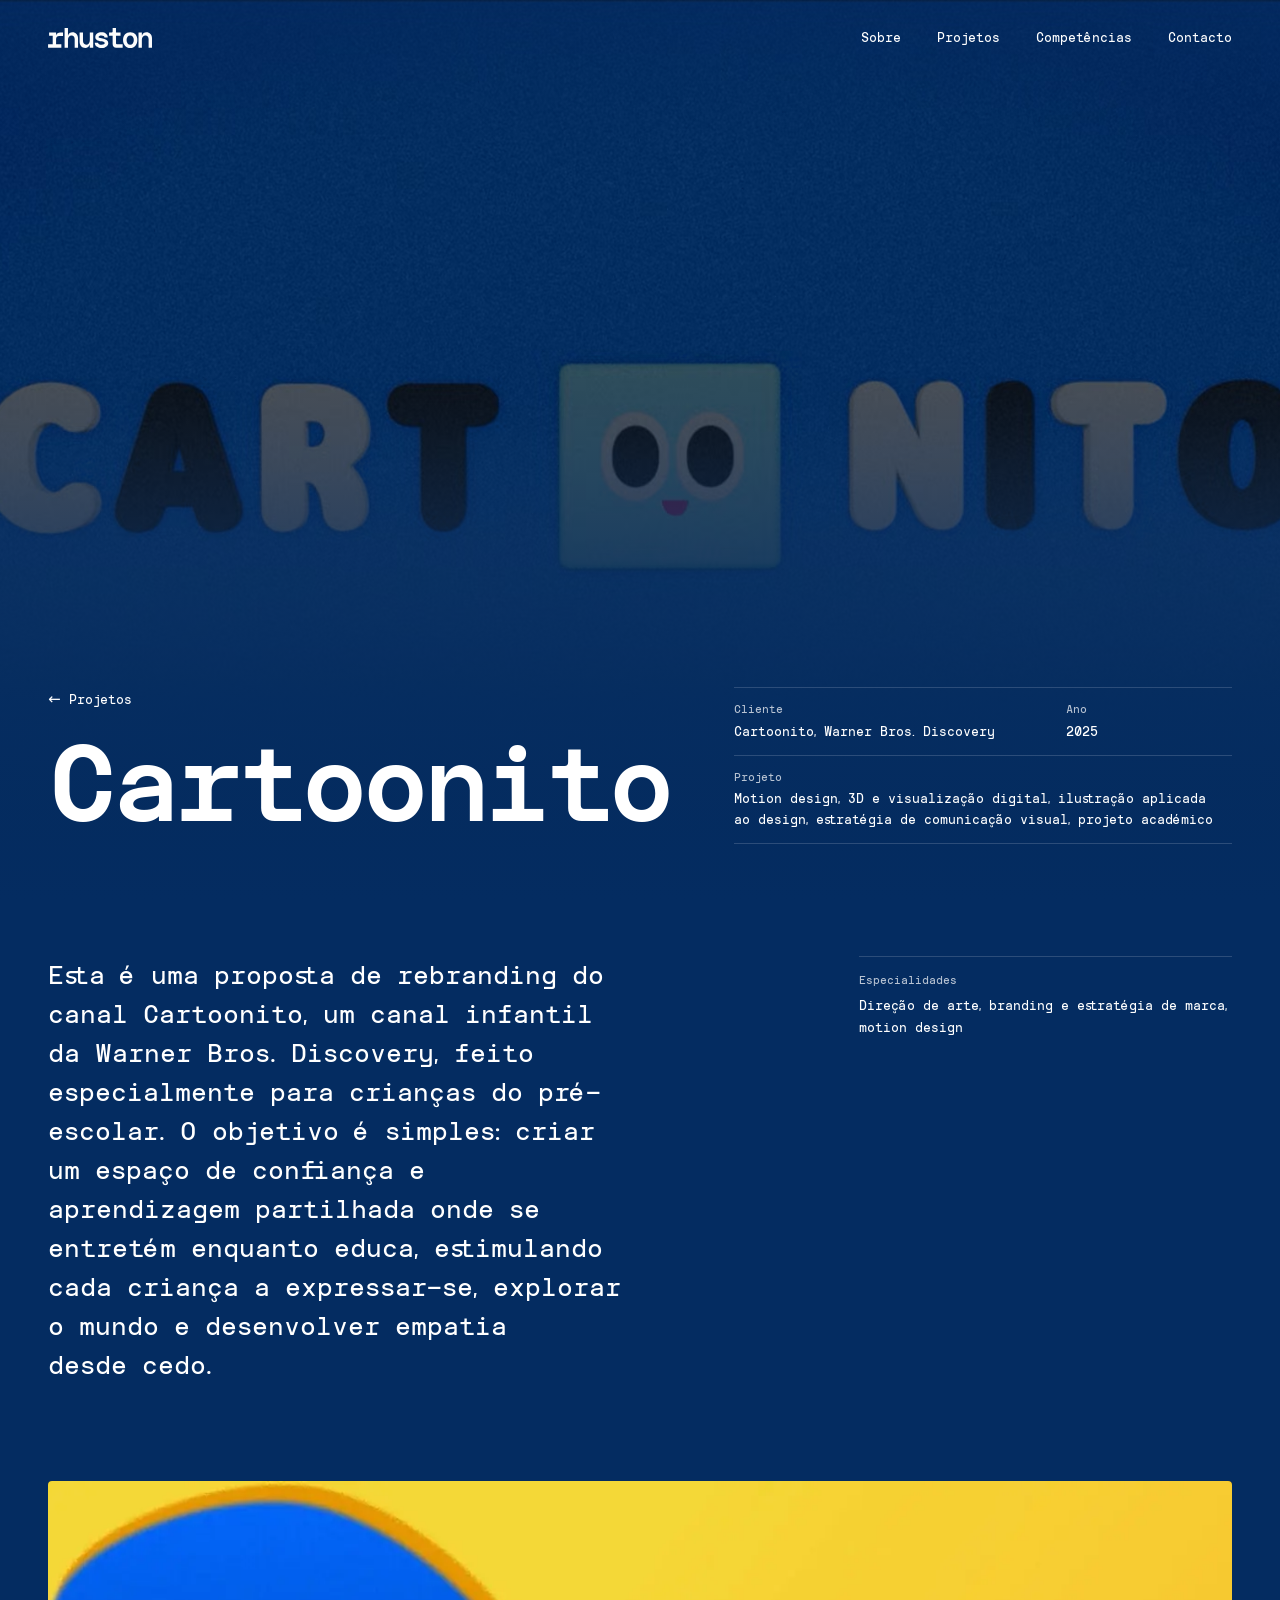
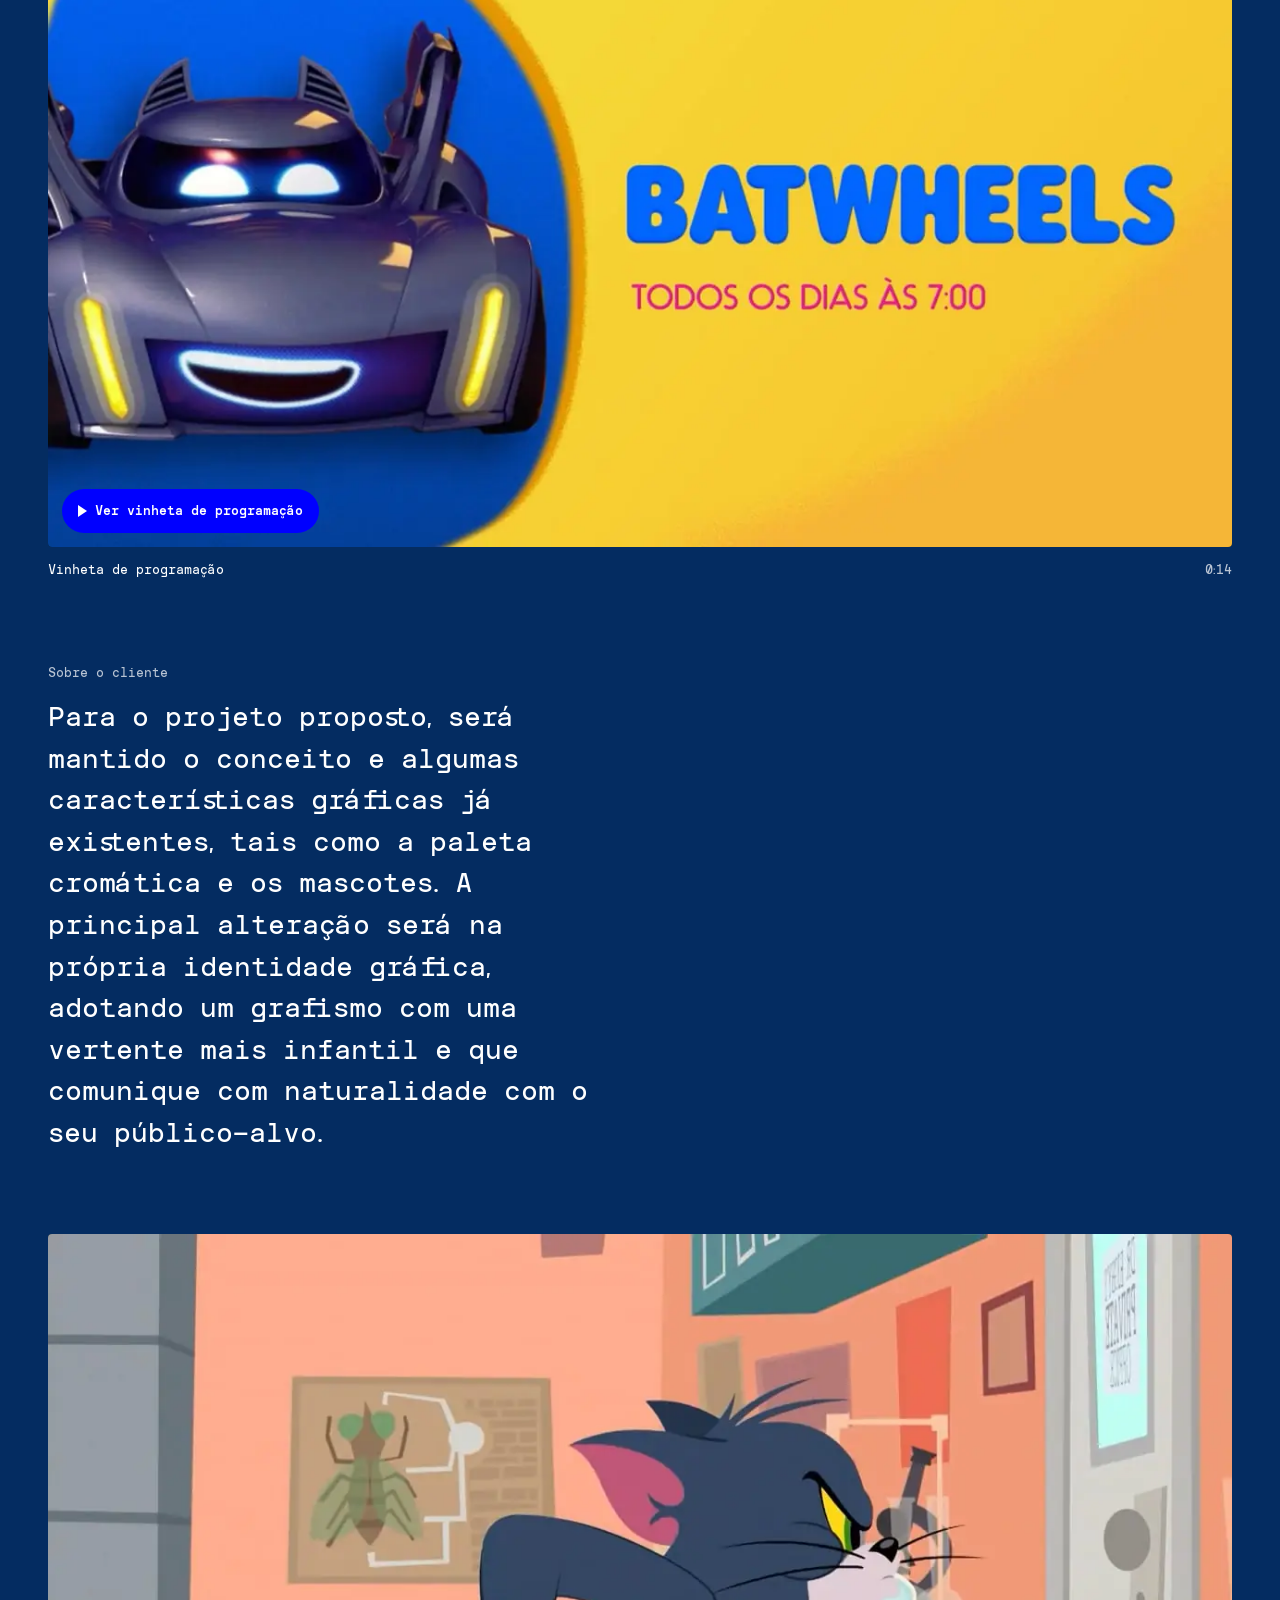
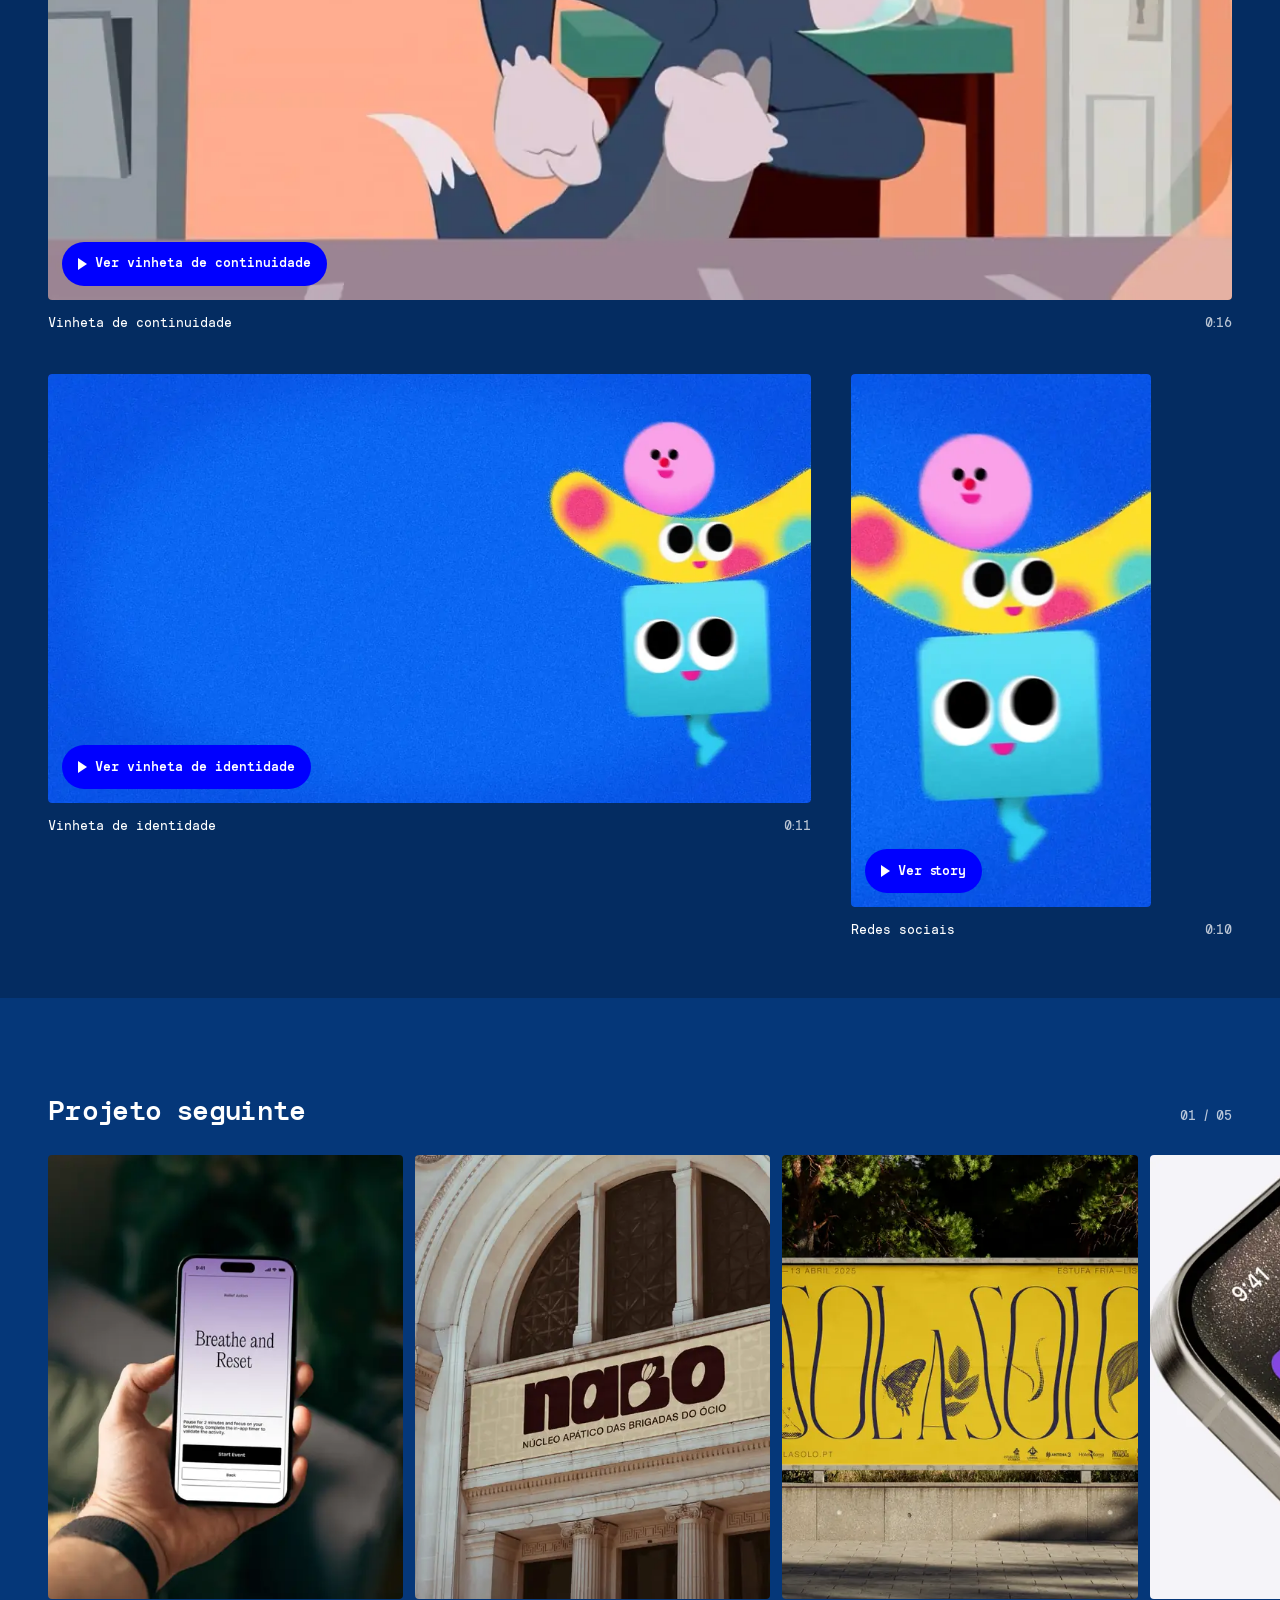
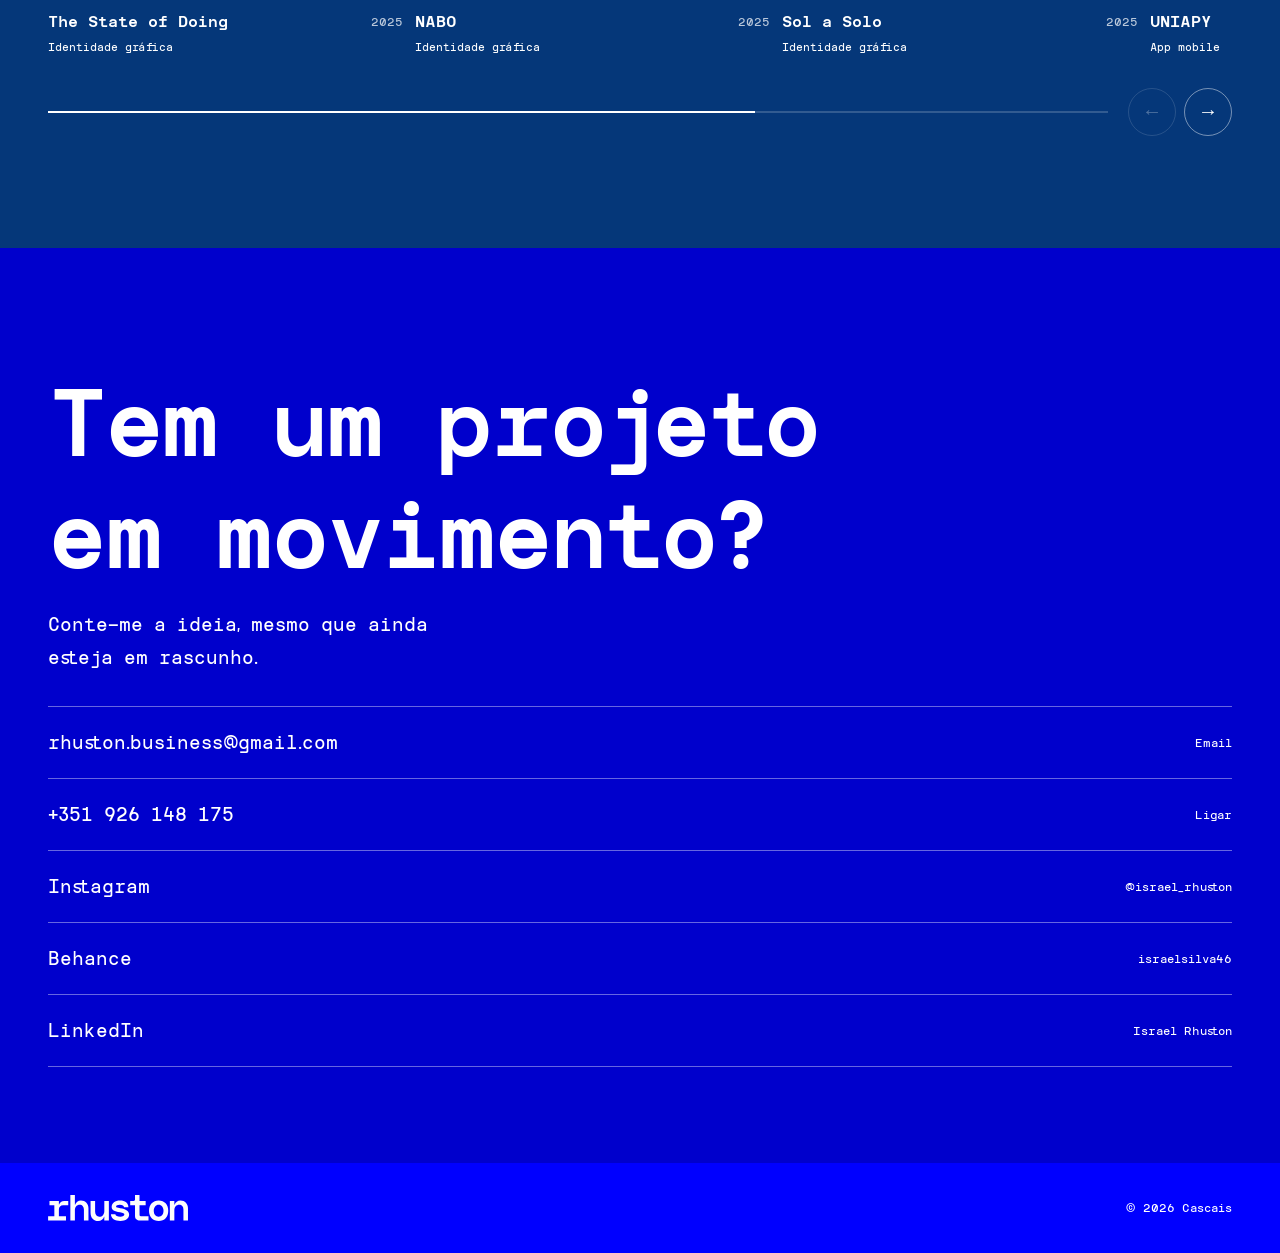
==== commit 0d408c7a: "Rodapé final: CTA #0000CC e barra de assinatura #0000FF. O contacto passa a viver no rodapé, com red" ====
--- a/cartoonito.html
+++ b/cartoonito.html
@@ -140,20 +140,24 @@
       <div class="arrows"><button class="arrow" data-prev aria-label="Projeto anterior">&#8592;</button><button class="arrow" data-next aria-label="Projeto seguinte">&#8594;</button></div>
     </div>
   </section>
+</main>
 
-  <section class="section contact" id="contacto">
-    <h2 class="contact__big">Tem um projeto em movimento?</h2>
+<footer class="footer" id="contacto" aria-labelledby="contacto-t">
+  <div class="footer__cta">
+    <h2 class="contact__big" id="contacto-t">Tem um projeto em movimento?</h2>
     <p class="contact__line">Conte-me a ideia, mesmo que ainda esteja em rascunho.</p>
-    <div class="contact__links">
+    <nav class="contact__links" aria-label="Contacto e redes sociais">
       <a href="mailto:rhuston.business@gmail.com"><span>rhuston.business@gmail.com</span><span>Email</span></a>
       <a href="tel:+351926148175"><span>+351 926 148 175</span><span>Ligar</span></a>
-    </div>
-  </section>
-</main>
-
-<footer class="footer">
-  <img src="assets/svg/logo-white.svg" alt="Rhuston" width="140" height="26" loading="lazy">
-  <span>© 2026 Cascais</span>
+      <a href="https://www.instagram.com/israel_rhuston" rel="noopener" target="_blank"><span>Instagram</span><span>@israel_rhuston</span></a>
+      <a href="https://www.behance.net/israelsilva46" rel="noopener" target="_blank"><span>Behance</span><span>israelsilva46</span></a>
+      <a href="https://www.linkedin.com/in/israel-rhuston-silva-551280191" rel="noopener" target="_blank"><span>LinkedIn</span><span>Israel Rhuston</span></a>
+    </nav>
+  </div>
+  <div class="footer__base">
+    <img src="assets/svg/logo-white.svg" alt="Rhuston" width="140" height="26" loading="lazy">
+    <span>© 2026 Cascais</span>
+  </div>
 </footer>
 <script src="assets/main.js" defer></script>
 </body>
--- a/assets/styles.css
+++ b/assets/styles.css
@@ -270,9 +270,17 @@
 .projects--next .card__img{background:rgb(0 0 0 / .2)}
 .projects--next .arrow{border-color:rgb(255 255 255 / .45)}
 
-/* ---------- Rodapé: versão anterior, agora azul com texto branco ---------- */
-.footer{background:var(--brand);color:#fff}
-.footer span{color:#fff}
+/* ---------- Rodapé único: CTA #0000CC + barra de assinatura #0000FF, texto branco ---------- */
+.footer{display:block;padding:0;font-size:16px;background:none;color:#fff}
+.footer__cta{background:#0000cc;color:#fff;padding:72px var(--pad) 56px;
+  --ink:#fff;--mute:#fff;--line:rgb(255 255 255 / .4);--blue-ink:#fff}
+.footer :focus-visible{outline:2px solid #fff;outline-offset:3px}
+.footer .contact__line,.footer .contact__links a,.footer .contact__links a span:last-child{color:#fff}
+.footer__base{background:var(--brand);color:#fff;display:flex;justify-content:space-between;align-items:center;gap:16px;padding:28px var(--pad);font-size:14px}
+.footer__base span{color:#fff}
+.footer__base img{width:140px;height:auto}
+@media (hover:hover){.footer .contact__links a:hover span:first-child{color:#fff;text-decoration:underline;text-underline-offset:5px;text-decoration-thickness:1px}}
+@media (min-width:900px){.footer__cta{padding:120px var(--pad) 96px}.footer__base{padding:32px var(--pad)}}
 
 @media (min-width:900px){
   .pb__media{height:100%}
@@ -298,3 +306,4 @@
   .pb--contain .pb__media img{height:auto;aspect-ratio:auto;-webkit-mask-image:linear-gradient(180deg,transparent 0,#000 18%,#000 82%,transparent 100%);mask-image:linear-gradient(180deg,transparent 0,#000 18%,#000 82%,transparent 100%)}
   .pb--contain .pb__body{padding-top:calc(var(--nav-h) + 66.4vw + 8px)}
 }
+@media (min-width:900px){.footer .contact__links a{font-size:22px;min-height:72px}.footer .contact__line{font-size:22px}}
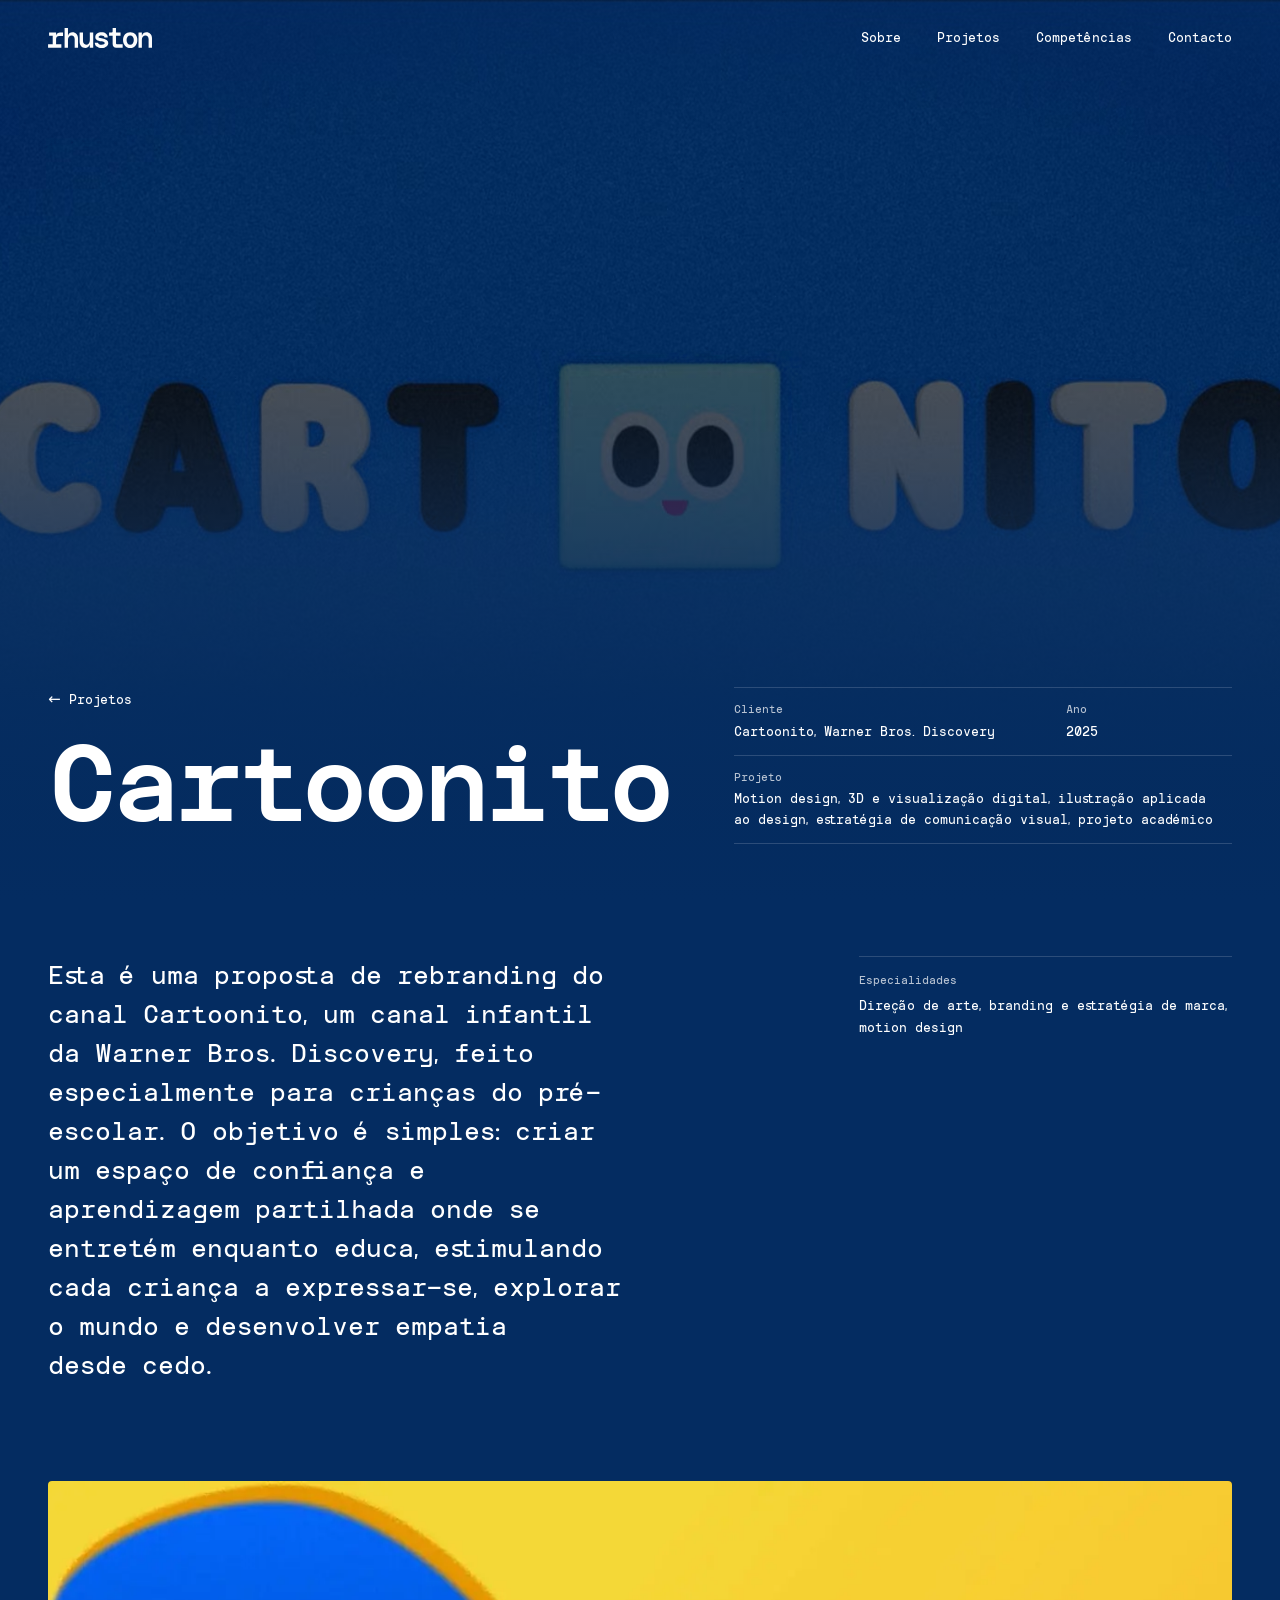
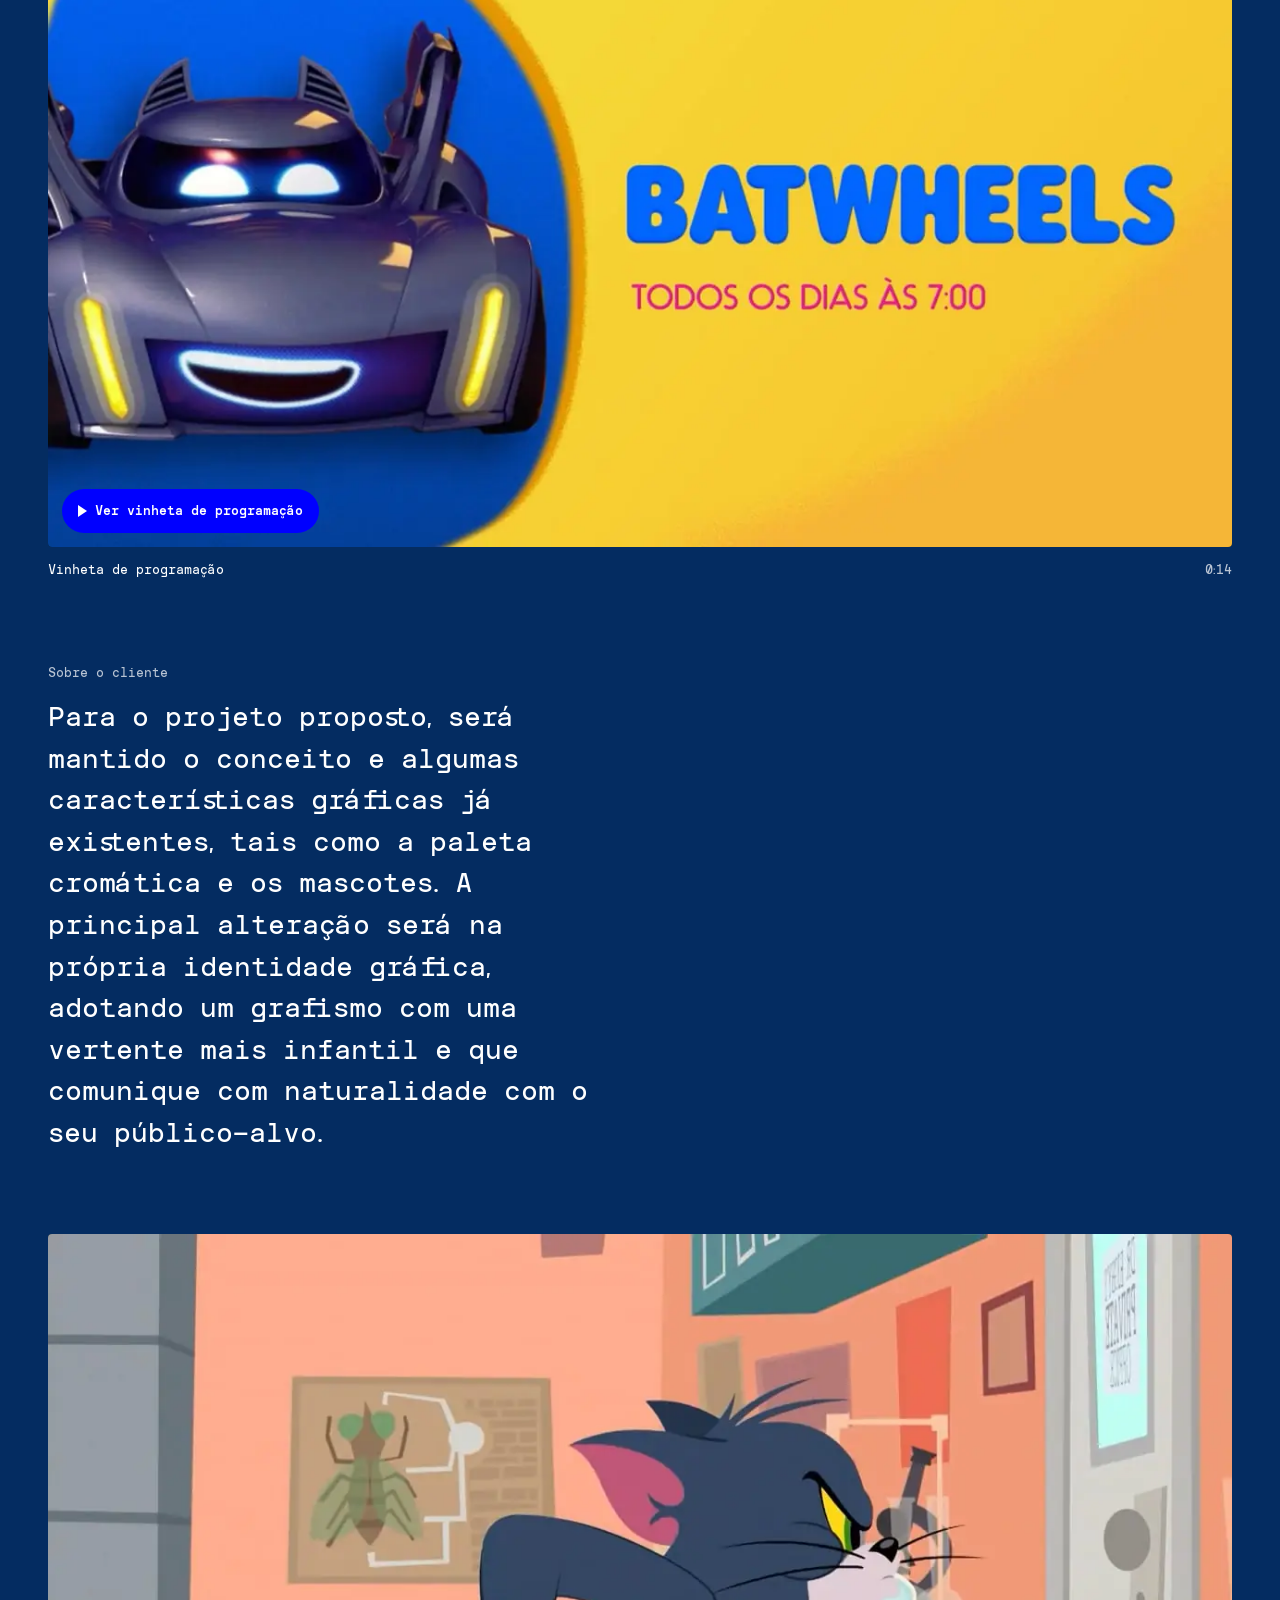
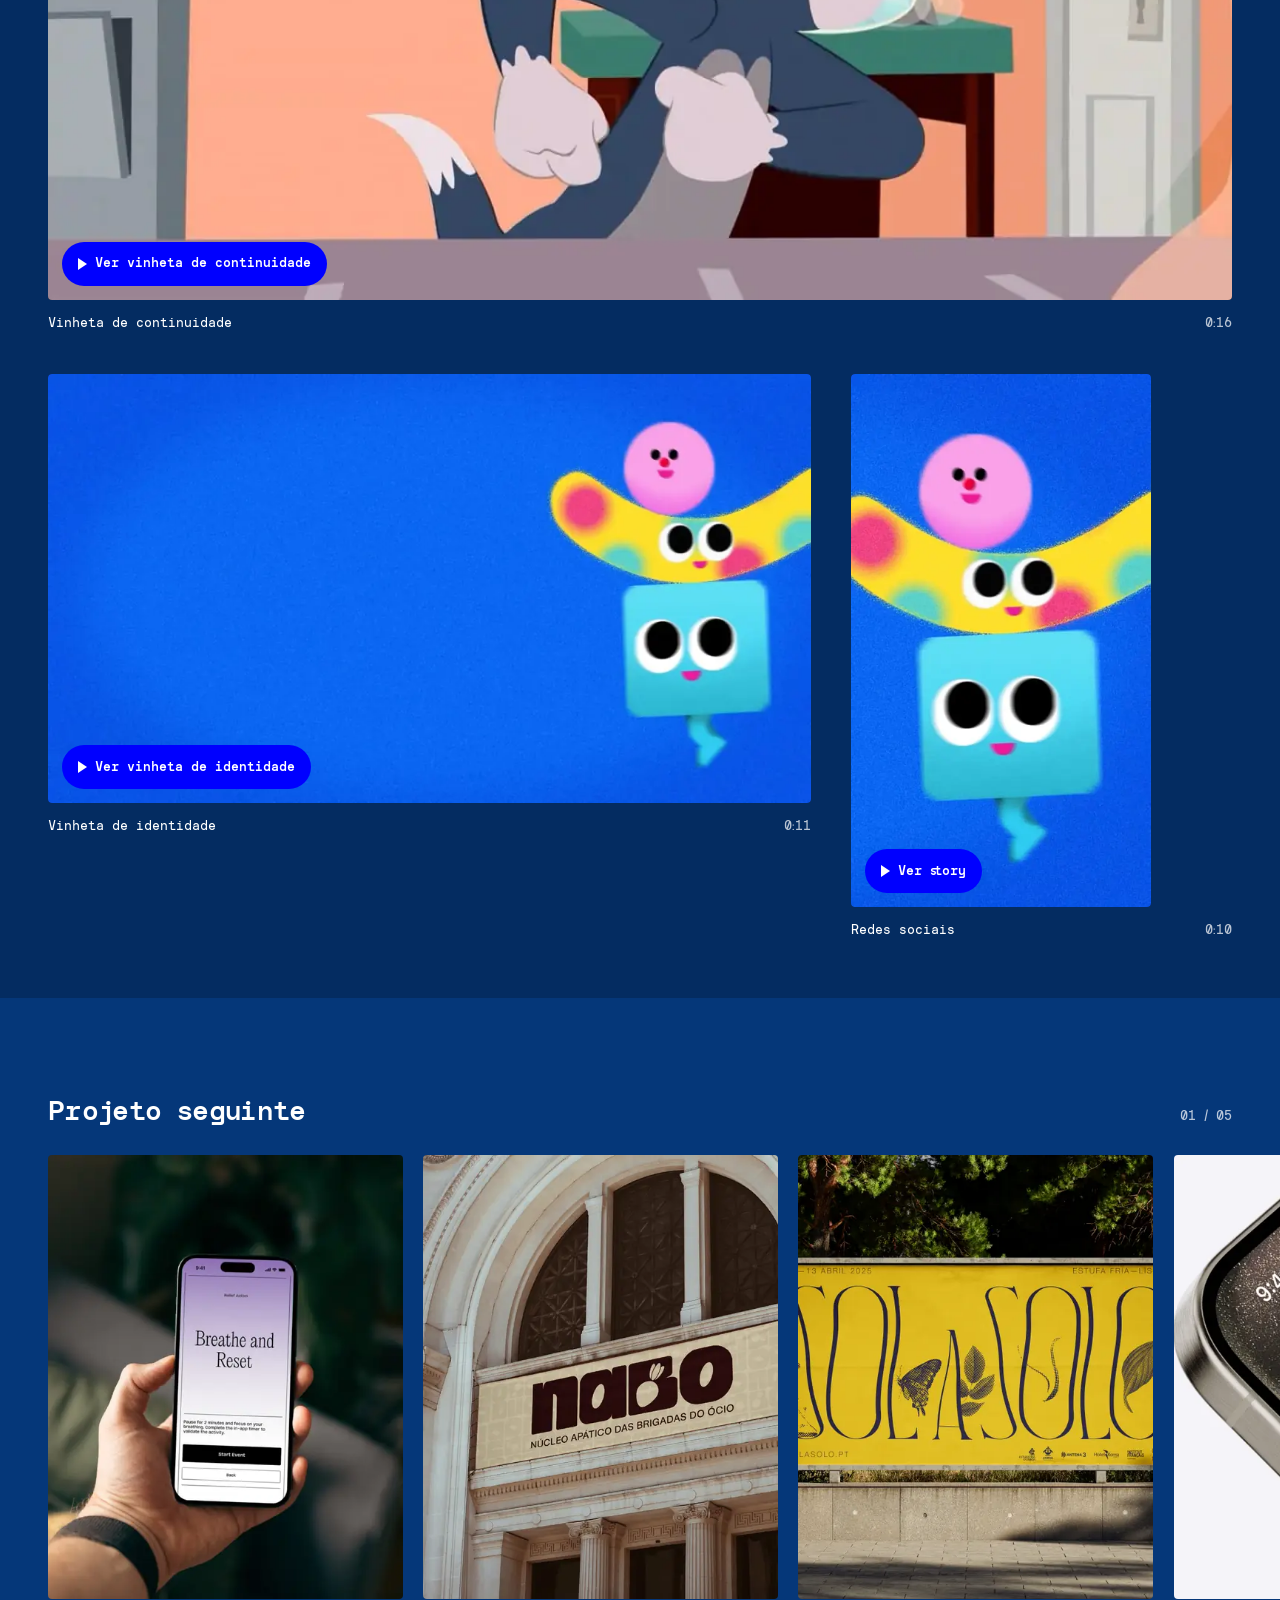
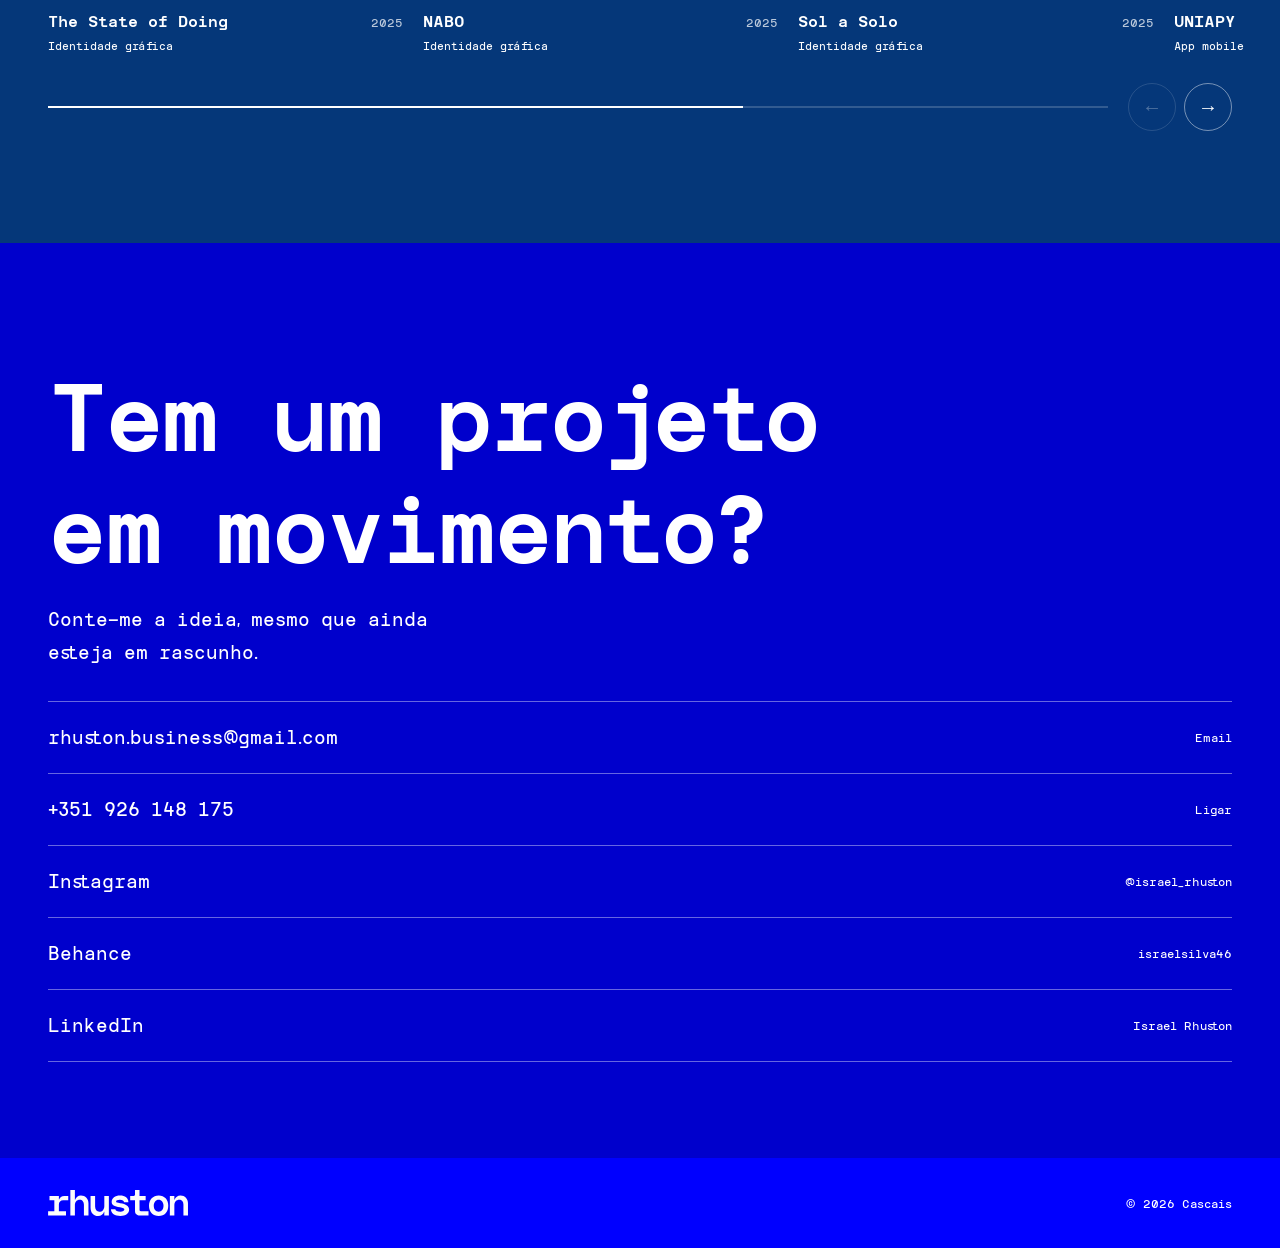
==== commit c093066b: "Desempenho: imagens intermédias, sizes corretos e pequenas correções de HTML - Galerias: nova largur" ====
--- a/cartoonito.html
+++ b/cartoonito.html
@@ -18,7 +18,7 @@
 <link rel="icon" href="assets/svg/favicon.svg" type="image/svg+xml">
 <link rel="apple-touch-icon" href="assets/img/apple-touch-icon.png">
 <link rel="preconnect" href="https://player.vimeo.com">
-<link rel="preload" as="image" type="image/avif" imagesrcset="assets/img/banner-cartoonito-800.avif 800w, assets/img/banner-cartoonito-1600.avif 1600w" imagesizes="100vw" fetchpriority="high">
+<link rel="preload" as="image" type="image/avif" imagesrcset="assets/img/banner-cartoonito-800.avif 800w, assets/img/banner-cartoonito-1200.avif 1200w, assets/img/banner-cartoonito-1600.avif 1600w" imagesizes="100vw" fetchpriority="high">
 <link rel="preload" href="assets/fonts/TRTINTERVAL-Medium.woff2" as="font" type="font/woff2" crossorigin>
 <link rel="stylesheet" href="assets/styles.css">
 <script type="application/ld+json">{"@context": "https://schema.org", "@type": "CreativeWork", "name": "Cartoonito", "dateCreated": "2025", "inLanguage": "pt-PT", "description": "Esta é uma proposta de rebranding do canal Cartoonito, um canal infantil da Warner Bros. Discovery, feito especialmente para crianças do pré-escolar. O objetivo é simples: criar um espaço de confiança e aprendizagem partilhada onde se entretém enquanto educa, estimulando cada criança a expressar-se, explorar o mundo e desenvolver empatia desde cedo.", "image": "https://israelrhuston.design-etic.pt/assets/img/og-cartoonito.jpg", "url": "https://israelrhuston.design-etic.pt/cartoonito.html", "creator": {"@type": "Person", "name": "Israel Rhuston", "url": "https://israelrhuston.design-etic.pt/"}}</script>
@@ -31,7 +31,7 @@
   <nav class="nav__links" aria-label="Principal">
     <a href="index.html#sobre">Sobre</a><a href="index.html#projetos">Projetos</a><a href="index.html#competencias">Competências</a><a href="#contacto">Contacto</a>
   </nav>
-  <button class="menu-btn" aria-expanded="false" aria-controls="menu"><span class="menu-btn__label">Menu</span><span class="menu-btn__icon" aria-hidden="true"></span></button>
+  <button type="button" class="menu-btn" aria-expanded="false" aria-controls="menu"><span class="menu-btn__label">Menu</span><span class="menu-btn__icon" aria-hidden="true"></span></button>
 </header>
 
 <div class="menu" id="menu">
@@ -45,7 +45,7 @@
   </nav>
   <div class="menu__foot">
     <a href="mailto:rhuston.business@gmail.com">rhuston.business@gmail.com</a>
-    <a href="tel:+351926148175">+351 926 148 175</a>
+    <a href="tel:+351926148175">+351&nbsp;926&nbsp;148&nbsp;175</a>
     <div class="menu__social">
       <a href="https://www.instagram.com/israel_rhuston" rel="noopener" target="_blank">Instagram</a>
       <a href="https://www.behance.net/israelsilva46" rel="noopener" target="_blank">Behance</a>
@@ -56,7 +56,7 @@
 
 <main id="conteudo">
   <section class="pb pb--contain" aria-labelledby="pb-t">
-    <div class="pb__media"><picture><source type="image/avif" srcset="assets/img/banner-cartoonito-800.avif 800w, assets/img/banner-cartoonito-1600.avif 1600w" sizes="100vw"><source type="image/webp" srcset="assets/img/banner-cartoonito-800.webp 800w, assets/img/banner-cartoonito-1600.webp 1600w" sizes="100vw"><img src="assets/img/banner-cartoonito-800.webp" width="1600" height="1067" alt="" fetchpriority="high"></picture></div>
+    <div class="pb__media"><picture><source type="image/avif" srcset="assets/img/banner-cartoonito-800.avif 800w, assets/img/banner-cartoonito-1200.avif 1200w, assets/img/banner-cartoonito-1600.avif 1600w" sizes="100vw"><source type="image/webp" srcset="assets/img/banner-cartoonito-800.webp 800w, assets/img/banner-cartoonito-1200.webp 1200w, assets/img/banner-cartoonito-1600.webp 1600w" sizes="100vw"><img src="assets/img/banner-cartoonito-800.webp" width="1600" height="1067" alt="" fetchpriority="high"></picture></div>
     <div class="pb__body">
       <div class="pb__head">
         <a class="back" href="index.html#projetos"><span aria-hidden="true">&#8592;</span>&nbsp;Projetos</a>
@@ -74,7 +74,7 @@
   <section class="reel" aria-label="Vinhetas">
     <figure class="film">
       <div class="player" data-vimeo="1200497699" data-title="Vinheta de programação">
-        <img loading="lazy" src="assets/img/cartoonito-programacao-640.webp" srcset="assets/img/cartoonito-programacao-640.webp 640w, assets/img/cartoonito-programacao-1280.webp 1280w" sizes="(min-width:900px) 90vw, 100vw" width="640" height="360" alt="">
+        <img loading="lazy" src="assets/img/cartoonito-programacao-640.webp" srcset="assets/img/cartoonito-programacao-640.webp 640w, assets/img/cartoonito-programacao-960.webp 960w, assets/img/cartoonito-programacao-1280.webp 1280w" sizes="(min-width:900px) 90vw, calc(100vw - 40px)" width="640" height="360" alt="">
         <button type="button"><span>Ver vinheta de programação</span></button>
       </div>
       <figcaption><span>Vinheta de programação</span><span>0:14</span></figcaption>
@@ -87,7 +87,7 @@
 
     <figure class="film">
       <div class="player" data-vimeo="1200497698" data-title="Vinheta de continuidade">
-        <img loading="lazy" src="assets/img/cartoonito-continuidade-640.webp" srcset="assets/img/cartoonito-continuidade-640.webp 640w, assets/img/cartoonito-continuidade-1280.webp 1280w" sizes="(min-width:900px) 90vw, 100vw" width="640" height="360" alt="">
+        <img loading="lazy" src="assets/img/cartoonito-continuidade-640.webp" srcset="assets/img/cartoonito-continuidade-640.webp 640w, assets/img/cartoonito-continuidade-960.webp 960w, assets/img/cartoonito-continuidade-1280.webp 1280w" sizes="(min-width:900px) 90vw, calc(100vw - 40px)" width="640" height="360" alt="">
         <button type="button"><span>Ver vinheta de continuidade</span></button>
       </div>
       <figcaption><span>Vinheta de continuidade</span><span>0:16</span></figcaption>
@@ -96,7 +96,7 @@
     <div class="pair">
       <figure class="film">
         <div class="player" data-vimeo="1200497696" data-title="Vinheta de identidade">
-          <img loading="lazy" src="assets/img/cartoonito-identidade-640.webp" srcset="assets/img/cartoonito-identidade-640.webp 640w, assets/img/cartoonito-identidade-1280.webp 1280w" sizes="(min-width:900px) 60vw, 100vw" width="640" height="360" alt="">
+          <img loading="lazy" src="assets/img/cartoonito-identidade-640.webp" srcset="assets/img/cartoonito-identidade-640.webp 640w, assets/img/cartoonito-identidade-960.webp 960w, assets/img/cartoonito-identidade-1280.webp 1280w" sizes="(min-width:900px) 60vw, calc(100vw - 40px)" width="640" height="360" alt="">
           <button type="button"><span>Ver vinheta de identidade</span></button>
         </div>
         <figcaption><span>Vinheta de identidade</span><span>0:11</span></figcaption>
@@ -115,29 +115,29 @@
     <div class="section__head"><h2 class="section__title" id="more-t">Projeto seguinte</h2><span class="section__aside" data-count aria-live="polite">01 / 05</span></div>
     <div class="track" tabindex="0" aria-label="Lista de projetos, deslize para o lado">
       <a class="card" href="state-of-doing.html">
-        <div class="card__img"><img src="assets/img/card-state-of-doing-480.webp" srcset="assets/img/card-state-of-doing-480.webp 480w, assets/img/card-state-of-doing-800.webp 800w" sizes="(min-width:900px) 30vw, 80vw" width="480" height="600" alt="Mão a segurar telemóvel com a app The State of Doing"></div>
+        <div class="card__img"><img loading="lazy" src="assets/img/card-state-of-doing-480.webp" srcset="assets/img/card-state-of-doing-480.webp 480w, assets/img/card-state-of-doing-800.webp 800w" sizes="(min-width:900px) 28vw, 72vw" width="480" height="600" alt="Mão a segurar telemóvel com a app The State of Doing"></div>
         <div class="card__cap"><div><div class="card__title">The State of Doing</div><span class="card__tag">Identidade gráfica</span></div><div class="card__meta">2025</div></div>
       </a>
       <a class="card" href="nabo.html">
-        <div class="card__img"><img loading="lazy" src="assets/img/card-nabo-480.webp" srcset="assets/img/card-nabo-480.webp 480w, assets/img/card-nabo-800.webp 800w" sizes="(min-width:900px) 30vw, 80vw" width="480" height="600" alt="Fachada com a identidade NABO"></div>
+        <div class="card__img"><img loading="lazy" src="assets/img/card-nabo-480.webp" srcset="assets/img/card-nabo-480.webp 480w, assets/img/card-nabo-800.webp 800w" sizes="(min-width:900px) 28vw, 72vw" width="480" height="600" alt="Fachada com a identidade NABO"></div>
         <div class="card__cap"><div><div class="card__title">NABO</div><span class="card__tag">Identidade gráfica</span></div><div class="card__meta">2025</div></div>
       </a>
       <a class="card" href="sol-a-solo.html">
-        <div class="card__img"><img loading="lazy" src="assets/img/card-sol-a-solo-480.webp" srcset="assets/img/card-sol-a-solo-480.webp 480w, assets/img/card-sol-a-solo-800.webp 800w" sizes="(min-width:900px) 30vw, 80vw" width="480" height="600" alt="Outdoor amarelo Sol a Solo"></div>
+        <div class="card__img"><img loading="lazy" src="assets/img/card-sol-a-solo-480.webp" srcset="assets/img/card-sol-a-solo-480.webp 480w, assets/img/card-sol-a-solo-800.webp 800w" sizes="(min-width:900px) 28vw, 72vw" width="480" height="600" alt="Outdoor amarelo Sol a Solo"></div>
         <div class="card__cap"><div><div class="card__title">Sol a Solo</div><span class="card__tag">Identidade gráfica</span></div><div class="card__meta">2025</div></div>
       </a>
       <a class="card" href="uniapy.html">
-        <div class="card__img"><img loading="lazy" src="assets/img/card-uniapy-480.webp" srcset="assets/img/card-uniapy-480.webp 480w, assets/img/card-uniapy-800.webp 800w" sizes="(min-width:900px) 30vw, 80vw" width="480" height="600" alt="Ícone da app UNIAPY no ecrã do telemóvel"></div>
+        <div class="card__img"><img loading="lazy" src="assets/img/card-uniapy-480.webp" srcset="assets/img/card-uniapy-480.webp 480w, assets/img/card-uniapy-800.webp 800w" sizes="(min-width:900px) 28vw, 72vw" width="480" height="600" alt="Ícone da app UNIAPY no ecrã do telemóvel"></div>
         <div class="card__cap"><div><div class="card__title">UNIAPY</div><span class="card__tag">App mobile</span></div><div class="card__meta">2025</div></div>
       </a>
       <a class="card" href="ways-of-seeing.html">
-        <div class="card__img"><img loading="lazy" src="assets/img/card-ways-of-seeing-480.webp" srcset="assets/img/card-ways-of-seeing-480.webp 480w, assets/img/card-ways-of-seeing-800.webp 800w" sizes="(min-width:900px) 30vw, 80vw" width="480" height="600" alt="Páginas impressas de Ways of Seeing"></div>
+        <div class="card__img"><img loading="lazy" src="assets/img/card-ways-of-seeing-480.webp" srcset="assets/img/card-ways-of-seeing-480.webp 480w, assets/img/card-ways-of-seeing-800.webp 800w" sizes="(min-width:900px) 28vw, 72vw" width="480" height="600" alt="Páginas impressas de Ways of Seeing"></div>
         <div class="card__cap"><div><div class="card__title">Ways of Seeing</div><span class="card__tag">Identidade gráfica</span></div><div class="card__meta">2025</div></div>
       </a>
     </div>
     <div class="track-ctrl">
       <div class="progress" aria-hidden="true"><span></span></div>
-      <div class="arrows"><button class="arrow" data-prev aria-label="Projeto anterior">&#8592;</button><button class="arrow" data-next aria-label="Projeto seguinte">&#8594;</button></div>
+      <div class="arrows"><button type="button" class="arrow" data-prev aria-label="Projeto anterior">&#8592;</button><button type="button" class="arrow" data-next aria-label="Projeto seguinte">&#8594;</button></div>
     </div>
   </section>
 </main>
@@ -148,7 +148,7 @@
     <p class="contact__line">Conte-me a ideia, mesmo que ainda esteja em rascunho.</p>
     <nav class="contact__links" aria-label="Contacto e redes sociais">
       <a href="mailto:rhuston.business@gmail.com"><span>rhuston.business@gmail.com</span><span>Email</span></a>
-      <a href="tel:+351926148175"><span>+351 926 148 175</span><span>Ligar</span></a>
+      <a href="tel:+351926148175"><span>+351&nbsp;926&nbsp;148&nbsp;175</span><span>Ligar</span></a>
       <a href="https://www.instagram.com/israel_rhuston" rel="noopener" target="_blank"><span>Instagram</span><span>@israel_rhuston</span></a>
       <a href="https://www.behance.net/israelsilva46" rel="noopener" target="_blank"><span>Behance</span><span>israelsilva46</span></a>
       <a href="https://www.linkedin.com/in/israel-rhuston-silva-551280191" rel="noopener" target="_blank"><span>LinkedIn</span><span>Israel Rhuston</span></a>
--- a/assets/styles.css
+++ b/assets/styles.css
@@ -87,16 +87,17 @@
 /* ---------- PROJECTS CAROUSEL ---------- */
 .projects{padding-left:0;padding-right:0}
 .projects .section__head{padding:0 var(--pad)}
-.track{display:flex;gap:12px;overflow-x:auto;scroll-snap-type:x mandatory;scroll-padding-inline:var(--pad);padding:0 var(--pad) 8px;
+.track{display:flex;gap:20px;overflow-x:auto;scroll-snap-type:x mandatory;scroll-padding-inline:var(--pad);padding:0 var(--pad) 8px;
   overscroll-behavior-x:contain;scrollbar-width:none;-webkit-overflow-scrolling:touch}
 .track::-webkit-scrollbar{display:none}
 .card{flex:0 0 80%;scroll-snap-align:start;text-decoration:none;color:inherit;display:block}
 .card__img{aspect-ratio:4/5;overflow:hidden;border-radius:4px;background:#111}
 .card__img img{width:100%;height:100%;object-fit:cover;transition:transform .6s var(--ease)}
-.card__cap{display:flex;justify-content:space-between;gap:12px;padding-top:12px}
-.card__title{font-size:19px;font-weight:500;line-height:1.2}
+.card__cap{display:grid;grid-template-columns:minmax(0,1fr) auto;column-gap:12px;align-items:baseline;padding-top:12px}
+.card__cap>div:first-child{display:contents} /* título e ano na mesma linha de base; etiqueta por baixo */
+.card__title{font-size:19px;font-weight:500;line-height:1.2;white-space:nowrap;overflow:hidden;text-overflow:ellipsis}
 .card__meta{color:var(--mute);font-size:14px;text-align:right;white-space:nowrap}
-.card__tag{display:inline-block;margin-top:4px;font-size:13px;color:var(--blue-ink)}
+.card__tag{grid-column:1 / -1;grid-row:2;display:block;margin-top:4px;font-size:13px;line-height:1.3;color:var(--blue-ink)}
 .track-ctrl{display:flex;justify-content:space-between;align-items:center;padding:20px var(--pad) 0}
 .progress{flex:1;height:2px;background:var(--line);margin-right:20px;position:relative;overflow:hidden}
 .progress span{position:absolute;inset:0 auto 0 0;width:14.28%;background:var(--ink);transition:transform .3s var(--ease)}
@@ -307,3 +308,30 @@
   .pb--contain .pb__body{padding-top:calc(var(--nav-h) + 66.4vw + 8px)}
 }
 @media (min-width:900px){.footer .contact__links a{font-size:22px;min-height:72px}.footer .contact__line{font-size:22px}}
+
+/* =====================================================================
+   v9 — Projetos em scroll horizontal fixo (home, desktop) + tilt 3D nos cartões
+   ===================================================================== */
+/* Mobile e desktop: a secção fica fixa (sticky) e o scroll vertical desliza a faixa até ao último
+   projeto; depois a página continua. main.js liga .is-pinned com [data-pin] e sem movimento
+   reduzido (aí fica o swipe nativo). --pin-len = deslize × 0.55, para não arrastar. */
+.projects.is-pinned{height:calc(100svh + var(--pin-len,0px));padding-top:0;padding-bottom:0}
+.projects.is-pinned .projects__pin{position:sticky;top:0;height:100svh;overflow:clip;display:flex;flex-direction:column;justify-content:center;padding-top:var(--nav-h)}
+.projects.is-pinned .track{overflow:visible;scroll-snap-type:none;will-change:transform}
+/* Cartões ~84vw (espreita o seguinte); em ecrãs baixos encolhem para caber tudo com a legenda */
+@media (max-width:899px){
+  .projects.is-pinned .card{flex-basis:min(84vw,calc((100svh - var(--nav-h) - 250px) * .8))}
+  .projects.is-pinned .section__head{margin-bottom:20px}
+}
+
+/* Tilt 3D (só rato): a legenda fica fora da camada inclinada; ângulos ≤8° e escala .97
+   durante a inclinação, para os cantos projetados nunca saírem da caixa do cartão. */
+@media (hover:hover) and (pointer:fine) and (prefers-reduced-motion:no-preference){
+  .card__img{position:relative;transform:perspective(1000px) rotateX(var(--rx,0deg)) rotateY(var(--ry,0deg)) scale(var(--ts,1));transition:transform .6s var(--ease)}
+  .card__img.is-tilt{--ts:.97;transition:transform .15s linear}
+  .card .card__img.is-tilt img,.card:hover .card__img.is-tilt img{transform:translate3d(var(--tx,0px),var(--ty,0px),0) scale(1.08);transition:transform .15s linear}
+  .card__img::after{content:"";position:absolute;left:-50%;top:-50%;width:200%;height:200%;pointer-events:none;opacity:0;
+    background:radial-gradient(circle at center,rgb(255 255 255 / .2),rgb(255 255 255 / 0) 40%);
+    transform:translate3d(var(--gx,0px),var(--gy,0px),0);transition:opacity .4s}
+  .card__img.is-tilt::after{opacity:1}
+}
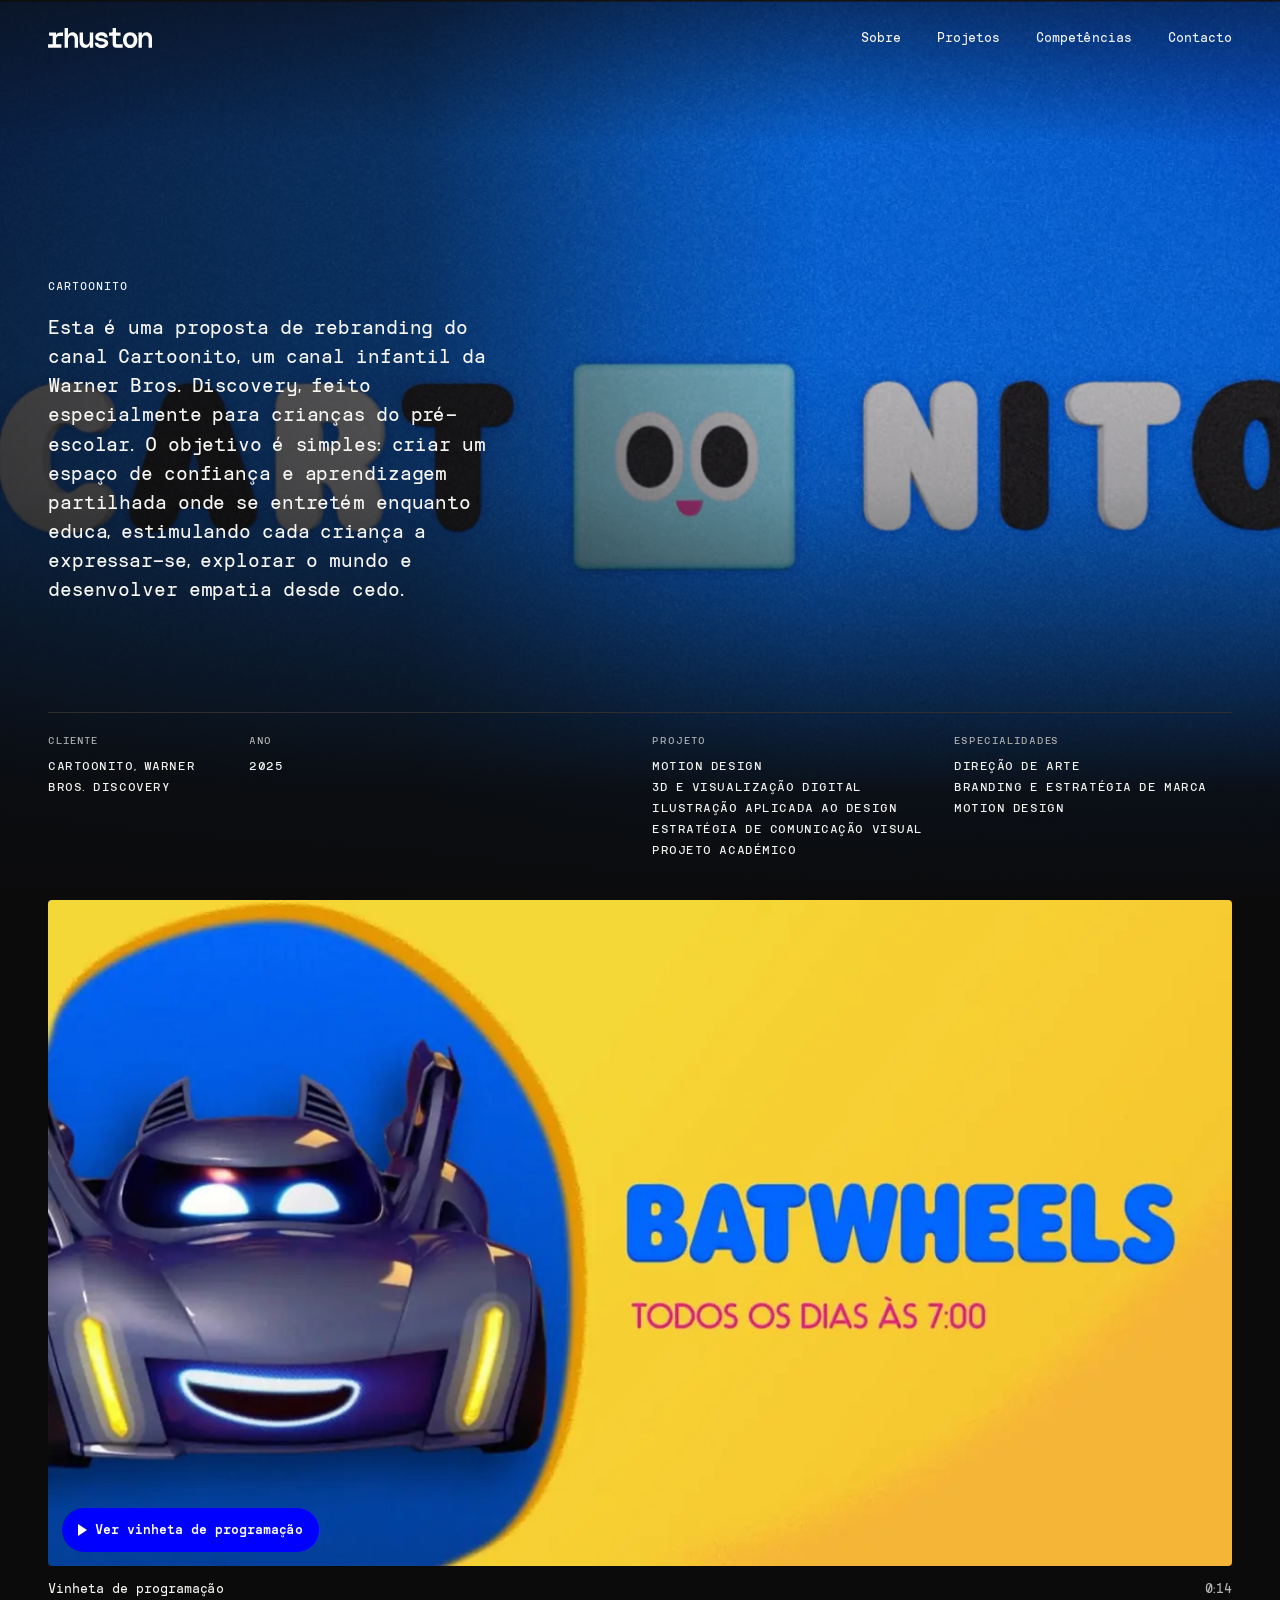
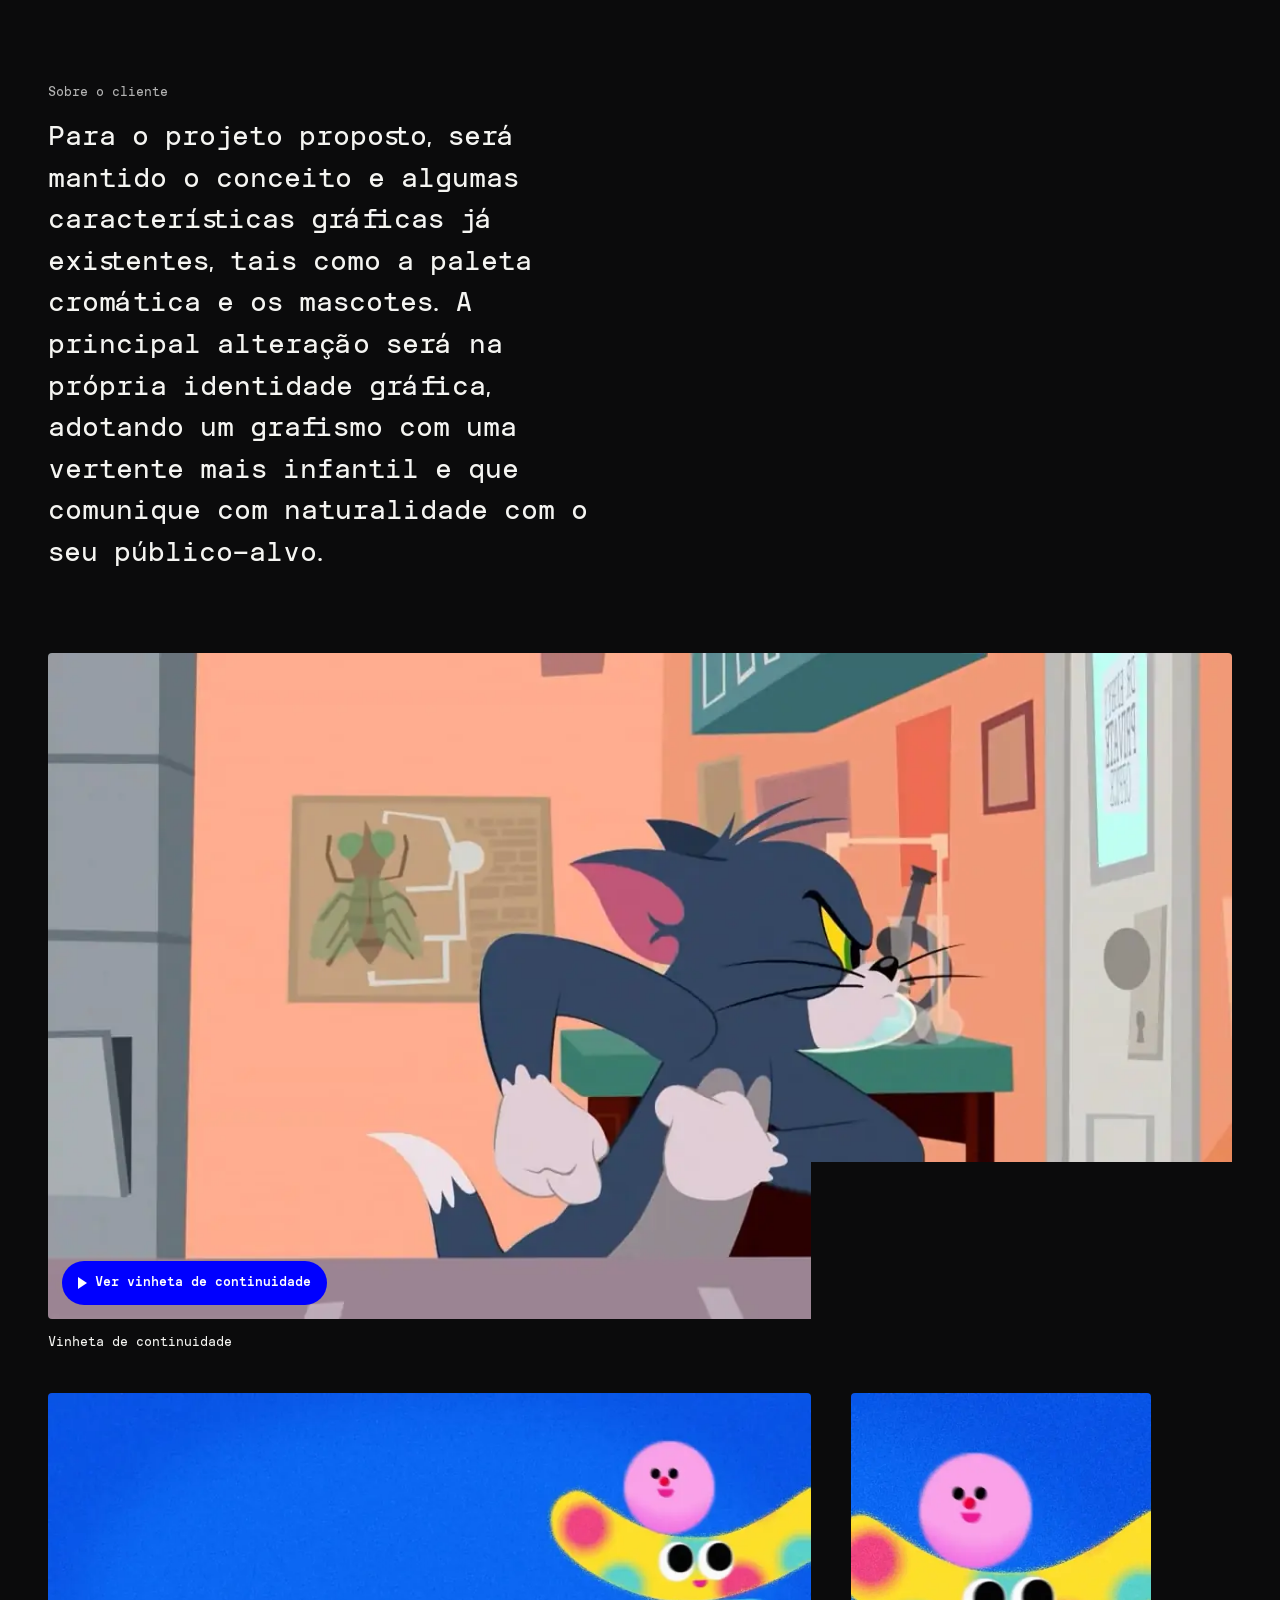
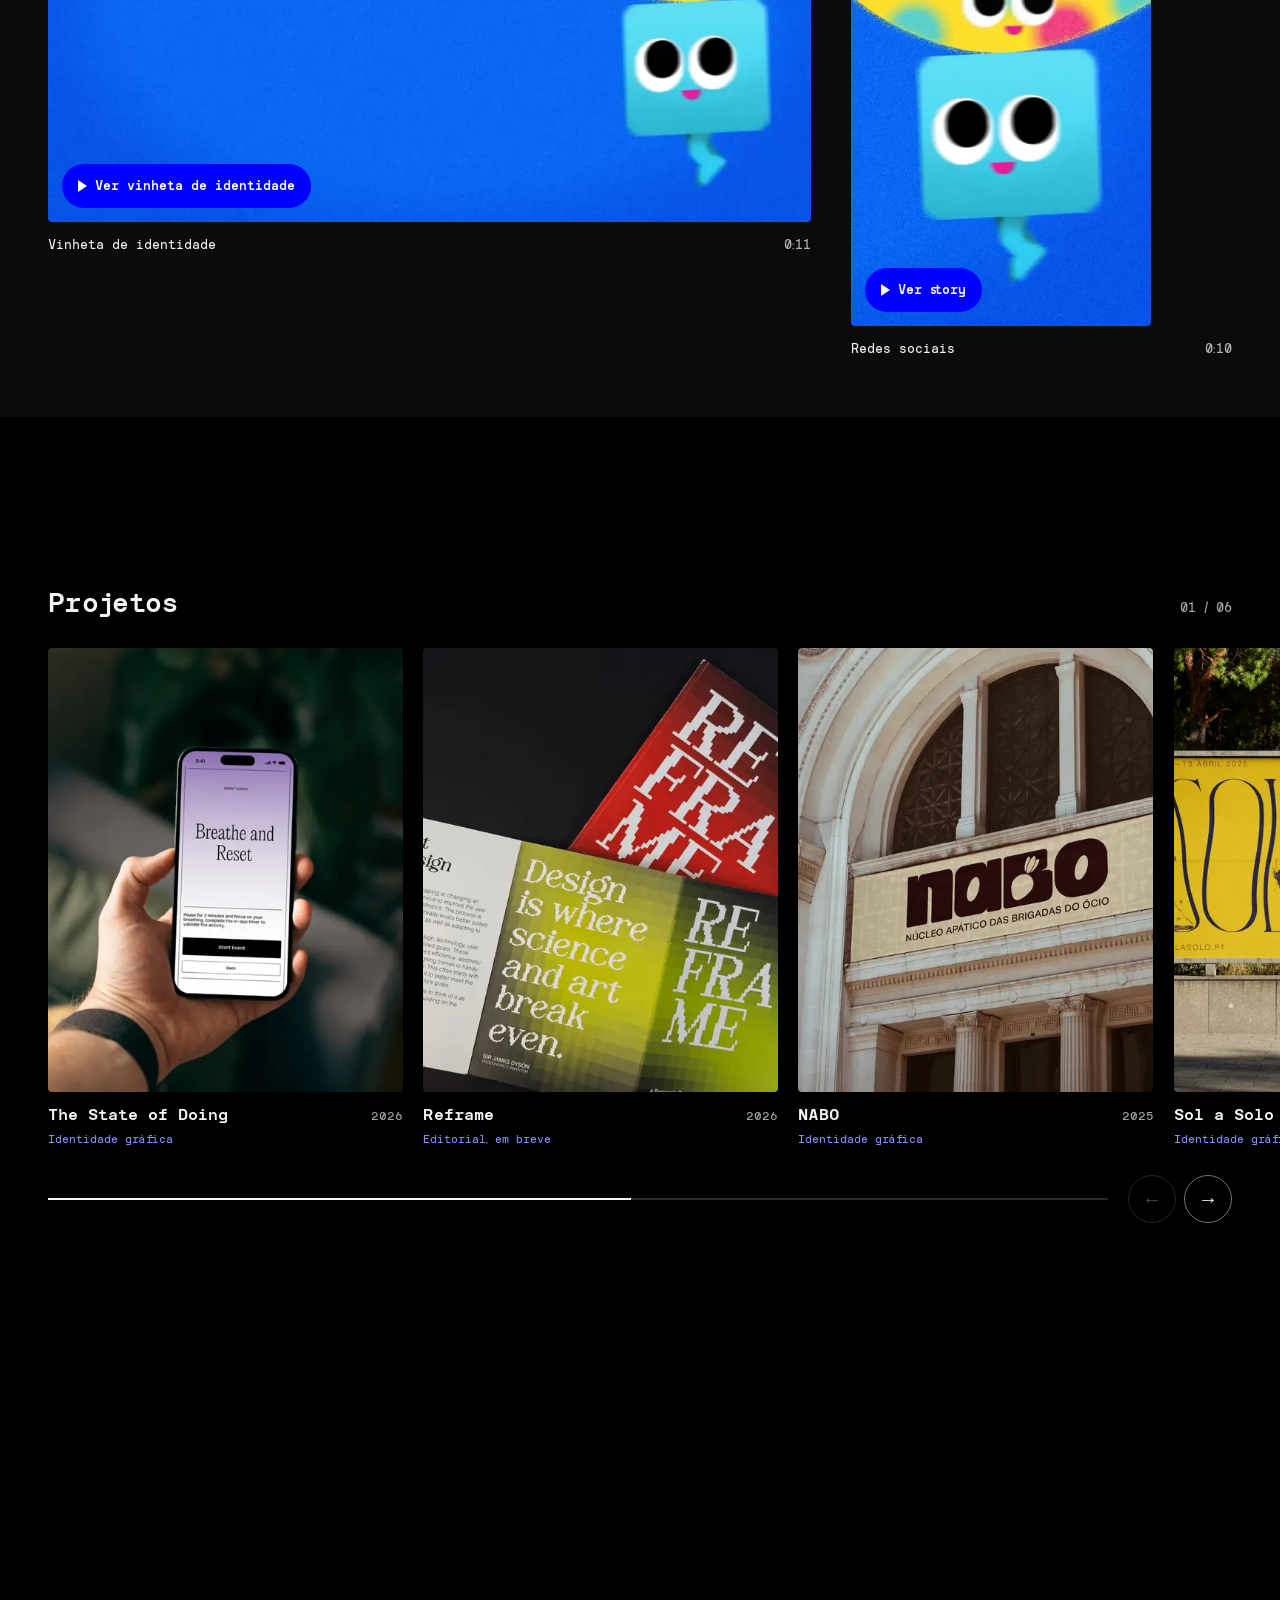
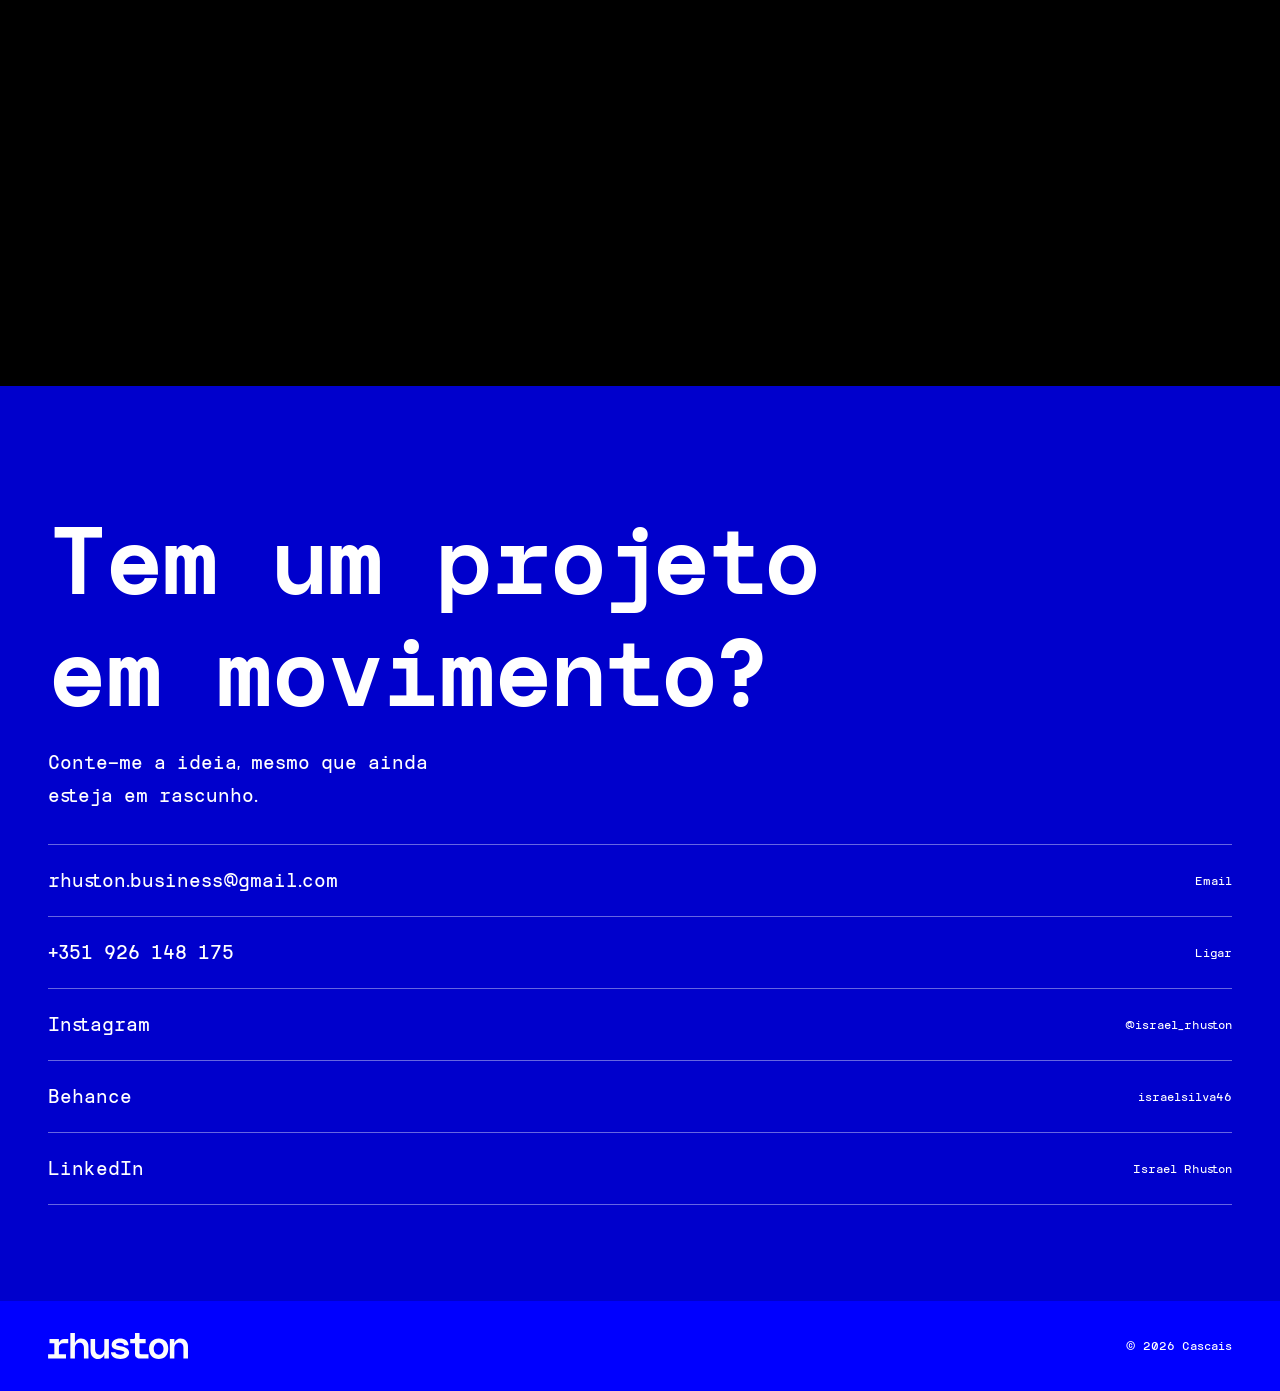
==== commit 0d8ebf7d: "Home e 6 páginas de projeto: novo modelo (hero .ph, ficha 12 col, galeria .pg), revelação e carrosse" ====
--- a/cartoonito.html
+++ b/cartoonito.html
@@ -5,7 +5,7 @@
 <meta name="viewport" content="width=device-width, initial-scale=1, viewport-fit=cover">
 <title>Cartoonito — Israel Rhuston</title>
 <meta name="description" content="Esta é uma proposta de rebranding do canal Cartoonito, um canal infantil da Warner Bros.">
-<meta name="theme-color" content="#042c61">
+<meta name="theme-color" content="#0b0b0c">
 <link rel="canonical" href="https://israelrhuston.design-etic.pt/cartoonito.html">
 <meta property="og:type" content="article">
 <meta property="og:locale" content="pt_PT">
@@ -18,12 +18,17 @@
 <link rel="icon" href="assets/svg/favicon.svg" type="image/svg+xml">
 <link rel="apple-touch-icon" href="assets/img/apple-touch-icon.png">
 <link rel="preconnect" href="https://player.vimeo.com">
-<link rel="preload" as="image" type="image/avif" imagesrcset="assets/img/banner-cartoonito-800.avif 800w, assets/img/banner-cartoonito-1200.avif 1200w, assets/img/banner-cartoonito-1600.avif 1600w" imagesizes="100vw" fetchpriority="high">
+<link rel="preload" as="image" type="image/avif" media="(min-width:900px)" imagesrcset="assets/img/hero-cartoonito-1200.avif 1200w, assets/img/hero-cartoonito-1600.avif 1600w" imagesizes="100vw" fetchpriority="high">
+<link rel="preload" as="image" type="image/avif" media="(max-width:899px)" imagesrcset="assets/img/hero-cartoonito-m-480.avif 480w, assets/img/hero-cartoonito-m-780.avif 780w" imagesizes="100vw" fetchpriority="high">
 <link rel="preload" href="assets/fonts/TRTINTERVAL-Medium.woff2" as="font" type="font/woff2" crossorigin>
 <link rel="stylesheet" href="assets/styles.css">
+<link rel="stylesheet" href="assets/case.css">
+<link rel="stylesheet" href="assets/reveal.css">
+<!-- Revelação: só esconde se houver JS e movimento permitido; se reveal.js não arrancar em 2,5 s, mostra tudo -->
+<script>(function(d){if(matchMedia('(prefers-reduced-motion: reduce)').matches)return;d.classList.add('rv-on');setTimeout(function(){if(!window.__rv)d.classList.remove('rv-on')},2500)})(document.documentElement)</script>
 <script type="application/ld+json">{"@context": "https://schema.org", "@type": "CreativeWork", "name": "Cartoonito", "dateCreated": "2025", "inLanguage": "pt-PT", "description": "Esta é uma proposta de rebranding do canal Cartoonito, um canal infantil da Warner Bros. Discovery, feito especialmente para crianças do pré-escolar. O objetivo é simples: criar um espaço de confiança e aprendizagem partilhada onde se entretém enquanto educa, estimulando cada criança a expressar-se, explorar o mundo e desenvolver empatia desde cedo.", "image": "https://israelrhuston.design-etic.pt/assets/img/og-cartoonito.jpg", "url": "https://israelrhuston.design-etic.pt/cartoonito.html", "creator": {"@type": "Person", "name": "Israel Rhuston", "url": "https://israelrhuston.design-etic.pt/"}}</script>
 </head>
-<body class="case" style="--black:#042c61;--bg:#042c61;--bg-rgb:4 44 97;--ink:#ffffff;--mute:#b9c4d3;--line:#2c4d7a;--next-bg:#053779;--next-mute:#b9c7da;--next-line:#325b91;--blue-ink:#ffffff">
+<body class="case" style="--black:#0b0b0c;--bg:#0b0b0c;--bg-rgb:11 11 12;--ink:#f5f5f2;--mute:#b3b3b3;--line:#2e2e2e;--next-bg:#000;--next-mute:#a3a3a3;--next-line:#2a2a2a;--blue-ink:#8c8cff">
 <a class="skip" href="#conteudo">Saltar para o conteúdo</a>
 
 <header class="nav">
@@ -55,24 +60,30 @@
 </div>
 
 <main id="conteudo">
-  <section class="pb pb--contain" aria-labelledby="pb-t">
-    <div class="pb__media"><picture><source type="image/avif" srcset="assets/img/banner-cartoonito-800.avif 800w, assets/img/banner-cartoonito-1200.avif 1200w, assets/img/banner-cartoonito-1600.avif 1600w" sizes="100vw"><source type="image/webp" srcset="assets/img/banner-cartoonito-800.webp 800w, assets/img/banner-cartoonito-1200.webp 1200w, assets/img/banner-cartoonito-1600.webp 1600w" sizes="100vw"><img src="assets/img/banner-cartoonito-800.webp" width="1600" height="1067" alt="" fetchpriority="high"></picture></div>
-    <div class="pb__body">
-      <div class="pb__head">
-        <a class="back" href="index.html#projetos"><span aria-hidden="true">&#8592;</span>&nbsp;Projetos</a>
-        <h1 class="pb__title" id="pb-t">Cartoonito</h1>
+  <section class="ph ph--contain" aria-labelledby="ph-t">
+    <picture class="ph__media">
+      <source media="(max-width:899px)" type="image/avif" srcset="assets/img/hero-cartoonito-m-480.avif 480w, assets/img/hero-cartoonito-m-780.avif 780w" sizes="100vw">
+      <source media="(max-width:899px)" type="image/webp" srcset="assets/img/hero-cartoonito-m-480.webp 480w, assets/img/hero-cartoonito-m-780.webp 780w" sizes="100vw">
+      <source type="image/avif" srcset="assets/img/hero-cartoonito-800.avif 800w, assets/img/hero-cartoonito-1200.avif 1200w, assets/img/hero-cartoonito-1600.avif 1600w" sizes="100vw">
+      <img src="assets/img/hero-cartoonito-1200.webp" srcset="assets/img/hero-cartoonito-800.webp 800w, assets/img/hero-cartoonito-1200.webp 1200w, assets/img/hero-cartoonito-1600.webp 1600w" sizes="100vw" width="1600" height="856" alt="Logótipo Cartoonito sobre fundo azul" fetchpriority="high">
+    </picture>
+    <div class="ph__shade" aria-hidden="true"></div>
+    <div class="ph__grid g12">
+      <div class="ph__about">
+        <h1 class="ph__name" id="ph-t" data-reveal="soft">Cartoonito</h1>
+        <p class="ph__lede" data-reveal="soft">Esta é uma proposta de rebranding do canal Cartoonito, um canal infantil da Warner Bros. Discovery, feito especialmente para crianças do pré-escolar. O objetivo é simples: criar um espaço de confiança e aprendizagem partilhada onde se entretém enquanto educa, estimulando cada criança a expressar-se, explorar o mundo e desenvolver empatia desde cedo.</p>
       </div>
-      <dl class="pb__meta"><div class="pb__meta-lead"><dt>Cliente</dt><dd>Cartoonito, Warner Bros. Discovery</dd></div><div class="pb__meta-year"><dt>Ano</dt><dd>2025</dd></div><div class="pb__meta-full"><dt>Projeto</dt><dd>Motion design, 3D e visualização digital, ilustração aplicada ao design, estratégia de comunicação visual, projeto académico</dd></div></dl>
+      <dl class="ph__meta g12">
+        <div class="ph__m ph__m--client" data-reveal><dt>Cliente</dt><dd>Cartoonito, Warner Bros. Discovery</dd></div>
+        <div class="ph__m ph__m--year" data-reveal><dt>Ano</dt><dd>2025</dd></div>
+        <div class="ph__m ph__m--project" data-reveal><dt>Projeto</dt><dd><ul><li>Motion design</li><li>3D e visualização digital</li><li>Ilustração aplicada ao design</li><li>Estratégia de comunicação visual</li><li>Projeto académico</li></ul></dd></div>
+        <div class="ph__m ph__m--spec" data-reveal><dt>Especialidades</dt><dd><ul><li>Direção de arte</li><li>Branding e estratégia de marca</li><li>Motion design</li></ul></dd></div>
+      </dl>
     </div>
   </section>
 
-  <section class="pintro" aria-label="Sobre o projeto">
-    <p class="pintro__lede">Esta é uma proposta de rebranding do canal Cartoonito, um canal infantil da Warner Bros. Discovery, feito especialmente para crianças do pré-escolar. O objetivo é simples: criar um espaço de confiança e aprendizagem partilhada onde se entretém enquanto educa, estimulando cada criança a expressar-se, explorar o mundo e desenvolver empatia desde cedo.</p>
-    <dl class="pintro__spec"><dt>Especialidades</dt><dd>Direção de arte, branding e estratégia de marca, motion design</dd></dl>
-  </section>
-
   <section class="reel" aria-label="Vinhetas">
-    <figure class="film">
+    <figure class="film" data-reveal>
       <div class="player" data-vimeo="1200497699" data-title="Vinheta de programação">
         <img loading="lazy" src="assets/img/cartoonito-programacao-640.webp" srcset="assets/img/cartoonito-programacao-640.webp 640w, assets/img/cartoonito-programacao-960.webp 960w, assets/img/cartoonito-programacao-1280.webp 1280w" sizes="(min-width:900px) 90vw, calc(100vw - 40px)" width="640" height="360" alt="">
         <button type="button"><span>Ver vinheta de programação</span></button>
@@ -81,11 +92,11 @@
     </figure>
 
     <div class="gal__text">
-      <h2>Sobre o cliente</h2>
-      <p>Para o projeto proposto, será mantido o conceito e algumas características gráficas já existentes, tais como a paleta cromática e os mascotes. A principal alteração será na própria identidade gráfica, adotando um grafismo com uma vertente mais infantil e que comunique com naturalidade com o seu público-alvo.</p>
+      <h2 data-reveal="soft">Sobre o cliente</h2>
+      <p data-reveal="soft">Para o projeto proposto, será mantido o conceito e algumas características gráficas já existentes, tais como a paleta cromática e os mascotes. A principal alteração será na própria identidade gráfica, adotando um grafismo com uma vertente mais infantil e que comunique com naturalidade com o seu público-alvo.</p>
     </div>
 
-    <figure class="film">
+    <figure class="film" data-reveal>
       <div class="player" data-vimeo="1200497698" data-title="Vinheta de continuidade">
         <img loading="lazy" src="assets/img/cartoonito-continuidade-640.webp" srcset="assets/img/cartoonito-continuidade-640.webp 640w, assets/img/cartoonito-continuidade-960.webp 960w, assets/img/cartoonito-continuidade-1280.webp 1280w" sizes="(min-width:900px) 90vw, calc(100vw - 40px)" width="640" height="360" alt="">
         <button type="button"><span>Ver vinheta de continuidade</span></button>
@@ -94,14 +105,14 @@
     </figure>
 
     <div class="pair">
-      <figure class="film">
+      <figure class="film" data-reveal>
         <div class="player" data-vimeo="1200497696" data-title="Vinheta de identidade">
           <img loading="lazy" src="assets/img/cartoonito-identidade-640.webp" srcset="assets/img/cartoonito-identidade-640.webp 640w, assets/img/cartoonito-identidade-960.webp 960w, assets/img/cartoonito-identidade-1280.webp 1280w" sizes="(min-width:900px) 60vw, calc(100vw - 40px)" width="640" height="360" alt="">
           <button type="button"><span>Ver vinheta de identidade</span></button>
         </div>
         <figcaption><span>Vinheta de identidade</span><span>0:11</span></figcaption>
       </figure>
-      <figure class="film">
+      <figure class="film" data-reveal>
         <div class="player player--v" data-vimeo="1200497697" data-title="Story para redes sociais">
           <img loading="lazy" src="assets/img/cartoonito-story-480.webp" width="480" height="853" alt="">
           <button type="button"><span>Ver story</span></button>
@@ -111,34 +122,40 @@
     </div>
   </section>
 
-  <section class="section projects projects--next" aria-roledescription="carrossel" aria-labelledby="more-t">
-    <div class="section__head"><h2 class="section__title" id="more-t">Projeto seguinte</h2><span class="section__aside" data-count aria-live="polite">01 / 05</span></div>
+  <section class="section projects projects--next" id="projetos" data-pin aria-roledescription="carrossel" aria-labelledby="more-t">
+  <div class="projects__pin">
+    <div class="section__head" data-reveal><h2 class="section__title" id="more-t">Projetos</h2><span class="section__aside" data-count aria-live="polite">01 / 06</span></div>
     <div class="track" tabindex="0" aria-label="Lista de projetos, deslize para o lado">
       <a class="card" href="state-of-doing.html">
-        <div class="card__img"><img loading="lazy" src="assets/img/card-state-of-doing-480.webp" srcset="assets/img/card-state-of-doing-480.webp 480w, assets/img/card-state-of-doing-800.webp 800w" sizes="(min-width:900px) 28vw, 72vw" width="480" height="600" alt="Mão a segurar telemóvel com a app The State of Doing"></div>
-        <div class="card__cap"><div><div class="card__title">The State of Doing</div><span class="card__tag">Identidade gráfica</span></div><div class="card__meta">2025</div></div>
+        <div class="card__img"><img loading="lazy" decoding="async" src="assets/img/card-state-of-doing-480.webp" srcset="assets/img/card-state-of-doing-480.webp 480w, assets/img/card-state-of-doing-800.webp 800w" sizes="(min-width:900px) 28vw, 84vw" width="480" height="600" alt="Mão a segurar telemóvel com a app The State of Doing"></div>
+        <div class="card__cap"><div><div class="card__title">The State of Doing</div><span class="card__tag">Identidade gráfica</span></div><div class="card__meta">2026</div></div>
       </a>
+      <div class="card" role="group" aria-label="Reframe, em breve">
+        <div class="card__img"><img loading="lazy" decoding="async" src="assets/img/card-reframe-480.webp" srcset="assets/img/card-reframe-480.webp 480w, assets/img/card-reframe-800.webp 800w" sizes="(min-width:900px) 28vw, 84vw" width="480" height="600" alt="Revista Reframe aberta"></div>
+        <div class="card__cap"><div><div class="card__title">Reframe</div><span class="card__tag">Editorial, em breve</span></div><div class="card__meta">2026</div></div>
+      </div>
       <a class="card" href="nabo.html">
-        <div class="card__img"><img loading="lazy" src="assets/img/card-nabo-480.webp" srcset="assets/img/card-nabo-480.webp 480w, assets/img/card-nabo-800.webp 800w" sizes="(min-width:900px) 28vw, 72vw" width="480" height="600" alt="Fachada com a identidade NABO"></div>
+        <div class="card__img"><img loading="lazy" decoding="async" src="assets/img/card-nabo-480.webp" srcset="assets/img/card-nabo-480.webp 480w, assets/img/card-nabo-800.webp 800w" sizes="(min-width:900px) 28vw, 84vw" width="480" height="600" alt="Fachada com a identidade NABO"></div>
         <div class="card__cap"><div><div class="card__title">NABO</div><span class="card__tag">Identidade gráfica</span></div><div class="card__meta">2025</div></div>
       </a>
       <a class="card" href="sol-a-solo.html">
-        <div class="card__img"><img loading="lazy" src="assets/img/card-sol-a-solo-480.webp" srcset="assets/img/card-sol-a-solo-480.webp 480w, assets/img/card-sol-a-solo-800.webp 800w" sizes="(min-width:900px) 28vw, 72vw" width="480" height="600" alt="Outdoor amarelo Sol a Solo"></div>
+        <div class="card__img"><img loading="lazy" decoding="async" src="assets/img/card-sol-a-solo-480.webp" srcset="assets/img/card-sol-a-solo-480.webp 480w, assets/img/card-sol-a-solo-800.webp 800w" sizes="(min-width:900px) 28vw, 84vw" width="480" height="600" alt="Outdoor amarelo Sol a Solo"></div>
         <div class="card__cap"><div><div class="card__title">Sol a Solo</div><span class="card__tag">Identidade gráfica</span></div><div class="card__meta">2025</div></div>
       </a>
       <a class="card" href="uniapy.html">
-        <div class="card__img"><img loading="lazy" src="assets/img/card-uniapy-480.webp" srcset="assets/img/card-uniapy-480.webp 480w, assets/img/card-uniapy-800.webp 800w" sizes="(min-width:900px) 28vw, 72vw" width="480" height="600" alt="Ícone da app UNIAPY no ecrã do telemóvel"></div>
+        <div class="card__img"><img loading="lazy" decoding="async" src="assets/img/card-uniapy-480.webp" srcset="assets/img/card-uniapy-480.webp 480w, assets/img/card-uniapy-800.webp 800w" sizes="(min-width:900px) 28vw, 84vw" width="480" height="600" alt="Ícone da app UNIAPY no ecrã do telemóvel"></div>
         <div class="card__cap"><div><div class="card__title">UNIAPY</div><span class="card__tag">App mobile</span></div><div class="card__meta">2025</div></div>
       </a>
       <a class="card" href="ways-of-seeing.html">
-        <div class="card__img"><img loading="lazy" src="assets/img/card-ways-of-seeing-480.webp" srcset="assets/img/card-ways-of-seeing-480.webp 480w, assets/img/card-ways-of-seeing-800.webp 800w" sizes="(min-width:900px) 28vw, 72vw" width="480" height="600" alt="Páginas impressas de Ways of Seeing"></div>
-        <div class="card__cap"><div><div class="card__title">Ways of Seeing</div><span class="card__tag">Identidade gráfica</span></div><div class="card__meta">2025</div></div>
+        <div class="card__img"><img loading="lazy" decoding="async" src="assets/img/card-ways-of-seeing-480.webp" srcset="assets/img/card-ways-of-seeing-480.webp 480w, assets/img/card-ways-of-seeing-800.webp 800w" sizes="(min-width:900px) 28vw, 84vw" width="480" height="600" alt="Páginas impressas de Ways of Seeing"></div>
+        <div class="card__cap"><div><div class="card__title">Ways of Seeing</div><span class="card__tag">Identidade gráfica</span></div><div class="card__meta">2024</div></div>
       </a>
     </div>
-    <div class="track-ctrl">
+    <div class="track-ctrl" data-reveal="fade">
       <div class="progress" aria-hidden="true"><span></span></div>
       <div class="arrows"><button type="button" class="arrow" data-prev aria-label="Projeto anterior">&#8592;</button><button type="button" class="arrow" data-next aria-label="Projeto seguinte">&#8594;</button></div>
     </div>
+  </div>
   </section>
 </main>
 
@@ -160,5 +177,7 @@
   </div>
 </footer>
 <script src="assets/main.js" defer></script>
+<script src="assets/pin.js" defer></script>
+<script src="assets/reveal.js" defer></script>
 </body>
 </html>
--- a/assets/case.css
+++ b/assets/case.css
@@ -0,0 +1,90 @@
+/* =====================================================================
+   Página de projeto — estrutura da sol-a-solo.html original (12 colunas)
+   sobre os tokens do site atual (TRT Interval, --bg por projeto, --pad).
+   Protótipo Vision, nov. 2026. Só transform/opacity animados.
+   ===================================================================== */
+:root{--gap:12px;--ease-out:cubic-bezier(.16,1,.3,1)}
+@media (min-width:900px){:root{--gap:24px}}
+
+/* Grelha base: 12 colunas, margem = --pad (20 / 48), medianiz --gap (12 / 24) */
+.g12{display:grid;grid-template-columns:repeat(12,minmax(0,1fr));column-gap:var(--gap)}
+.case dl,.case dd{margin:0}
+
+/* ---------- HERO: banner de fundo + sombra que desce para a ficha ---------- */
+.ph{position:relative;min-height:100svh;display:flex;flex-direction:column;justify-content:flex-end;isolation:isolate;overflow:hidden}
+.ph__media,.ph__shade{position:absolute;inset:0}
+.ph__media{z-index:-2;bottom:auto;height:64svh}
+.ph__media img{width:100%;height:100%;object-fit:cover;object-position:50% 42%}
+/* Mobile: imagem ocupa o topo; a sombra fecha na cor do projeto antes do texto (AA sobre cor lisa) */
+.ph__shade{z-index:-1;pointer-events:none;background:
+  linear-gradient(180deg,rgb(var(--bg-rgb) / .5) 0,rgb(var(--bg-rgb) / 0) 14svh,rgb(var(--bg-rgb) / 0) 40svh,rgb(var(--bg-rgb) / .75) 54svh,var(--bg) 64svh)}
+.ph__grid{padding:calc(64svh - 72px) var(--pad) 28px;row-gap:40px}
+.ph__about{grid-column:1 / -1}
+.ph__name{font-size:13px;line-height:1.2;font-weight:400;letter-spacing:.08em;text-transform:uppercase;color:var(--ink);margin:0 0 14px}
+.ph__lede{font-size:19px;line-height:1.4;letter-spacing:-.005em;text-wrap:pretty;max-width:40ch}
+.ph__meta{grid-column:1 / -1;row-gap:24px;padding-top:16px;border-top:1px solid var(--line)}
+.ph__m dt{font-size:12px;line-height:1.3;letter-spacing:.08em;text-transform:uppercase;color:var(--mute);margin-bottom:6px}
+.ph__m dd,.ph__m li{font-size:13px;line-height:1.5;letter-spacing:.04em;text-transform:uppercase;color:var(--ink)}
+.ph__m--client{grid-column:1 / span 6}
+.ph__m--year{grid-column:10 / span 3}
+.ph__m--project{grid-column:1 / span 6}
+.ph__m--spec{grid-column:7 / span 6}
+
+/* ---------- GALERIA: grande = 12 col, pequena = 6 col, texto ao lado da 1.ª pequena ---------- */
+.pg{padding:56px var(--pad) 96px;row-gap:40px}
+.pg__item{margin:0;grid-column:1 / -1}
+.pg__img{overflow:hidden;background:rgb(0 0 0 / .18)}
+.pg__img img{display:block;width:100%;height:auto}
+.pg__item figcaption{margin-top:12px;font-size:12px;line-height:1.3;letter-spacing:.08em;text-transform:uppercase;color:var(--mute)}
+.pg__text{grid-column:1 / -1;display:flex;flex-direction:column;justify-content:center;gap:14px;padding:16px 0}
+.pg__text h2{font-size:12px;line-height:1.3;font-weight:400;letter-spacing:.08em;text-transform:uppercase;color:var(--mute)}
+.pg__text p{font-size:21px;line-height:1.4;text-wrap:pretty;max-width:36ch}
+
+/* Carrossel no fim da página: o mesmo da home (main.js liga .is-pinned por [data-pin]) */
+.projects--next.is-pinned{padding-top:0;padding-bottom:0}
+
+@media (min-width:900px){
+  .ph__media{bottom:0;height:auto}
+  .ph__media img{object-position:50% 100%}
+  /* Desktop: véu leve em todo o banner + sombra à esquerda (atrás do texto) + base que funde na cor */
+  .ph__shade{background:
+    linear-gradient(0deg,var(--bg) 0%,rgb(var(--bg-rgb) / .94) 12%,rgb(var(--bg-rgb) / .6) 26%,rgb(var(--bg-rgb) / .12) 46%,rgb(var(--bg-rgb) / 0) 60%),
+    linear-gradient(90deg,rgb(var(--bg-rgb) / .7) 0%,rgb(var(--bg-rgb) / .56) 32%,rgb(var(--bg-rgb) / .16) 52%,rgb(var(--bg-rgb) / 0) 64%),
+    linear-gradient(180deg,rgb(var(--bg-rgb) / .5) 0%,rgb(var(--bg-rgb) / 0) 16%),
+    rgb(var(--bg-rgb) / .16)}
+  .ph{min-height:max(100svh,640px)}
+  .ph__grid{flex:1;grid-template-rows:1fr auto;row-gap:clamp(48px,12vh,160px);padding:calc(var(--nav-h) + 48px) var(--pad) 40px}
+  .ph__about{grid-column:1 / span 5;align-self:end}
+  .ph__name{font-size:13px;margin-bottom:18px}
+  .ph__lede{font-size:clamp(22px,1.1vw + 8px,28px);line-height:1.32;max-width:none}
+  .ph__meta{align-self:end;padding-top:20px}
+  .ph__m--client{grid-column:1 / span 2}
+  .ph__m--year{grid-column:3 / span 2}
+  .ph__m--project{grid-column:7 / span 3}
+  .ph__m--spec{grid-column:10 / span 3}
+  .ph__m dd,.ph__m li{font-size:14px}
+  .pg{padding:48px var(--pad) 140px;row-gap:56px}
+  .pg__item--s{grid-column:span 6}
+  .pg__text{grid-column:1 / span 6;padding:0 calc(var(--gap) * 2) 0 0}
+  .pg__text p{font-size:clamp(24px,1.2vw + 8px,32px);line-height:1.32}
+  .pg__item figcaption{margin-top:16px}
+}
+/* Revelação: ver assets/reveal.css (módulo partilhado) */
+
+/* ---------- Ajustes da implementação (Ultron, 23 nov. 2026) ---------- */
+/* Colaboração (The State of Doing): ocupa as colunas livres 5–6 da ficha */
+.ph__m--collab{grid-column:1 / span 6}
+@media (min-width:900px){.ph__m--collab{grid-column:5 / span 2}}
+/* Cartoonito: o logótipo não pode ser cortado (antiga .pb--contain, adaptada a .ph) */
+@media (max-width:899px){
+  .ph--contain{min-height:0}
+  .ph--contain .ph__media{top:var(--nav-h);height:auto}
+  .ph--contain .ph__media img{height:auto;object-fit:contain}
+  .ph--contain .ph__shade{background:linear-gradient(180deg,rgb(var(--bg-rgb) / 0) calc(var(--nav-h) + 38vw),var(--bg) calc(var(--nav-h) + 53.6vw))}
+  .ph--contain .ph__grid{padding-top:calc(var(--nav-h) + 53.6vw + 32px)}
+}
+@media (min-width:900px){.ph--contain .ph__media img{object-position:50% 50%}}
+@media (min-width:900px) and (max-aspect-ratio:7/5){
+  .ph--contain .ph__media{bottom:auto;height:auto}
+  .ph--contain .ph__media img{height:auto;object-fit:contain}
+}
--- a/assets/reveal.css
+++ b/assets/reveal.css
@@ -0,0 +1,16 @@
+/* =====================================================================
+   Revelação ao scroll — módulo partilhado (todas as páginas). Vision, nov. 2026.
+   Marcação: data-reveal | data-reveal="soft" (texto, com desfoque leve) | data-reveal="fade" (sem deslocamento)
+             data-reveal-delay="120" (ms extra, opcional). A cascata é automática (ordem de leitura).
+   Só existe com html.rv-on (posto no <head> se houver JS e movimento permitido) → sem JS tudo visível.
+   No fim da animação o reveal.js retira o atributo: o elemento volta às suas próprias transições.
+   ===================================================================== */
+:root{--rv-ease:cubic-bezier(.22,1,.36,1);--rv-y:24px;--rv-dur:1.2s;--rv-fade:.95s;--rv-blur:6px}
+.rv-on [data-reveal]{opacity:0;transform:translate3d(0,var(--rv-y),0)}
+.rv-on [data-reveal="fade"]{transform:none}
+.rv-on [data-reveal="soft"]{filter:blur(var(--rv-blur))}
+.rv-on [data-reveal].is-in{opacity:1;transform:translate3d(0,0,0);filter:blur(0);
+  transition:opacity var(--rv-fade) var(--rv-ease) var(--rv-d,0ms),
+             transform var(--rv-dur) var(--rv-ease) var(--rv-d,0ms),
+             filter var(--rv-fade) var(--rv-ease) var(--rv-d,0ms)}
+@media (prefers-reduced-motion:reduce){.rv-on [data-reveal]{opacity:1;transform:none;filter:none}}
